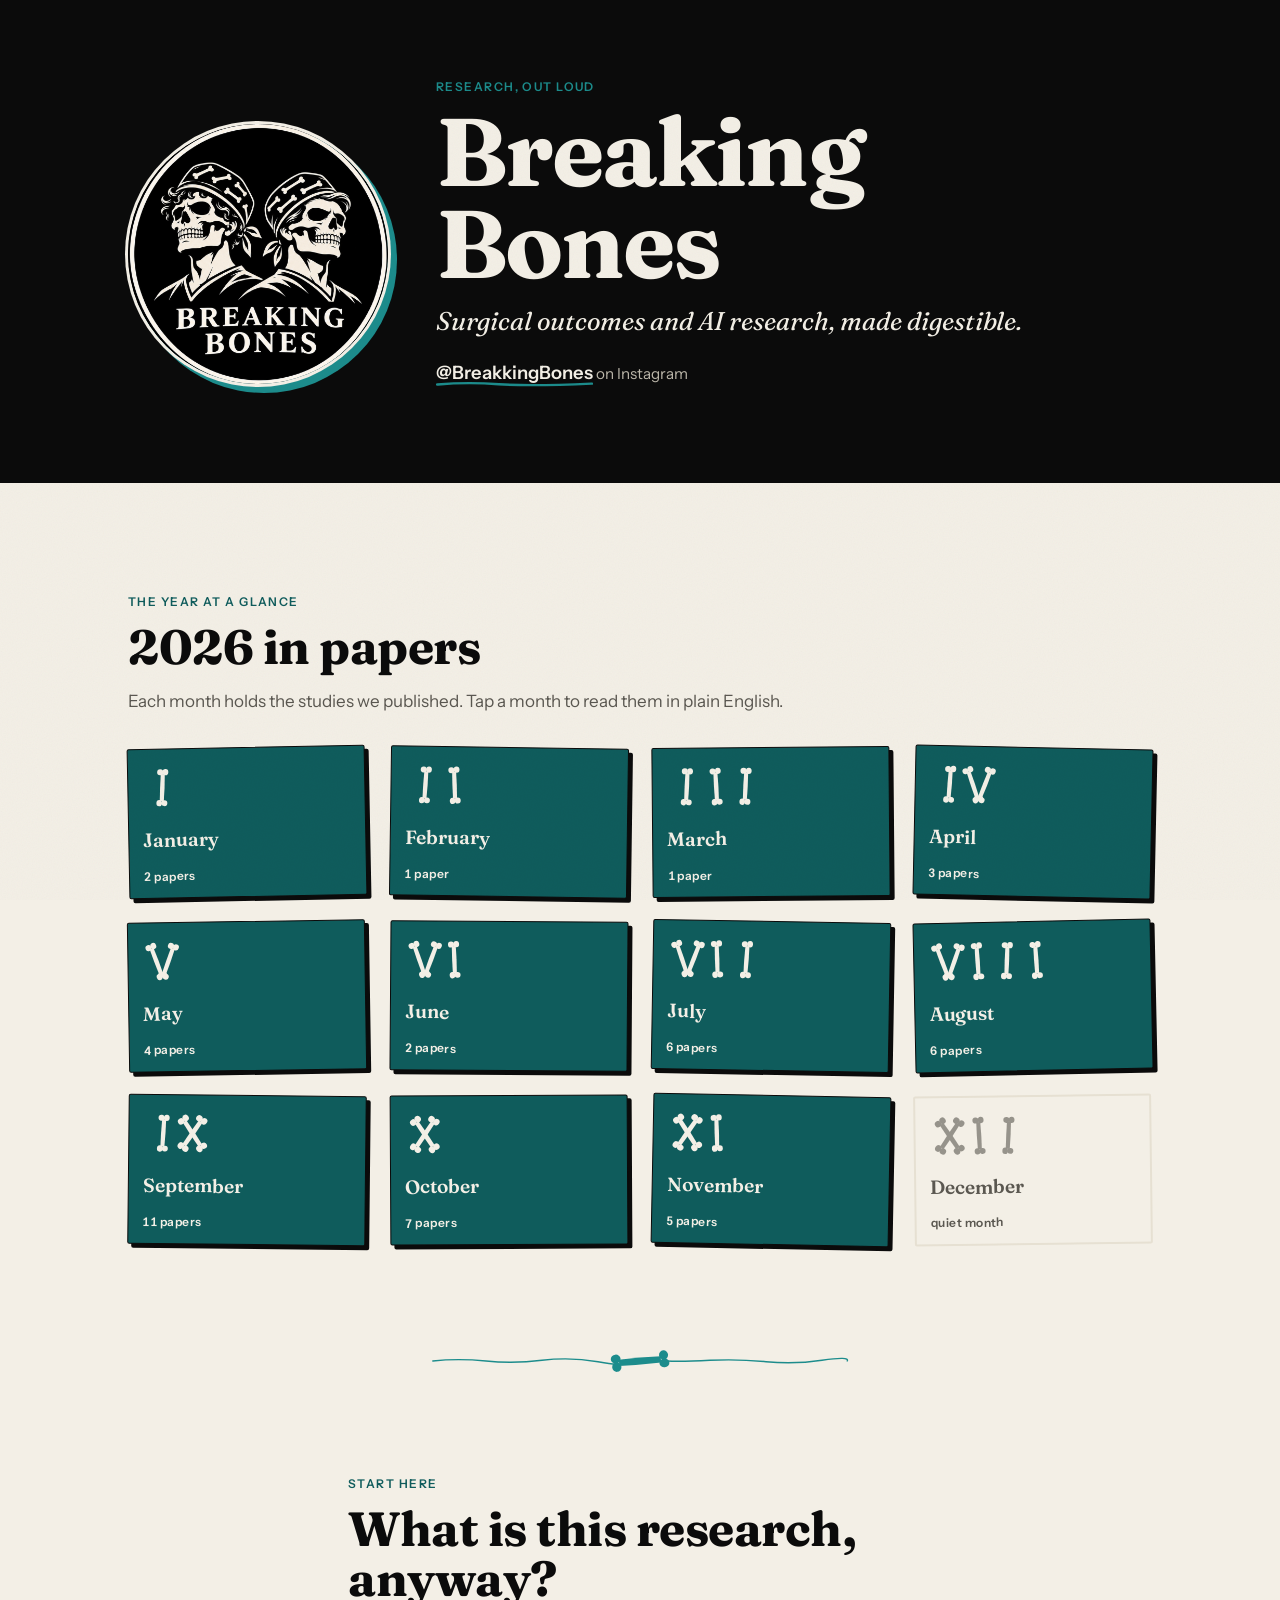
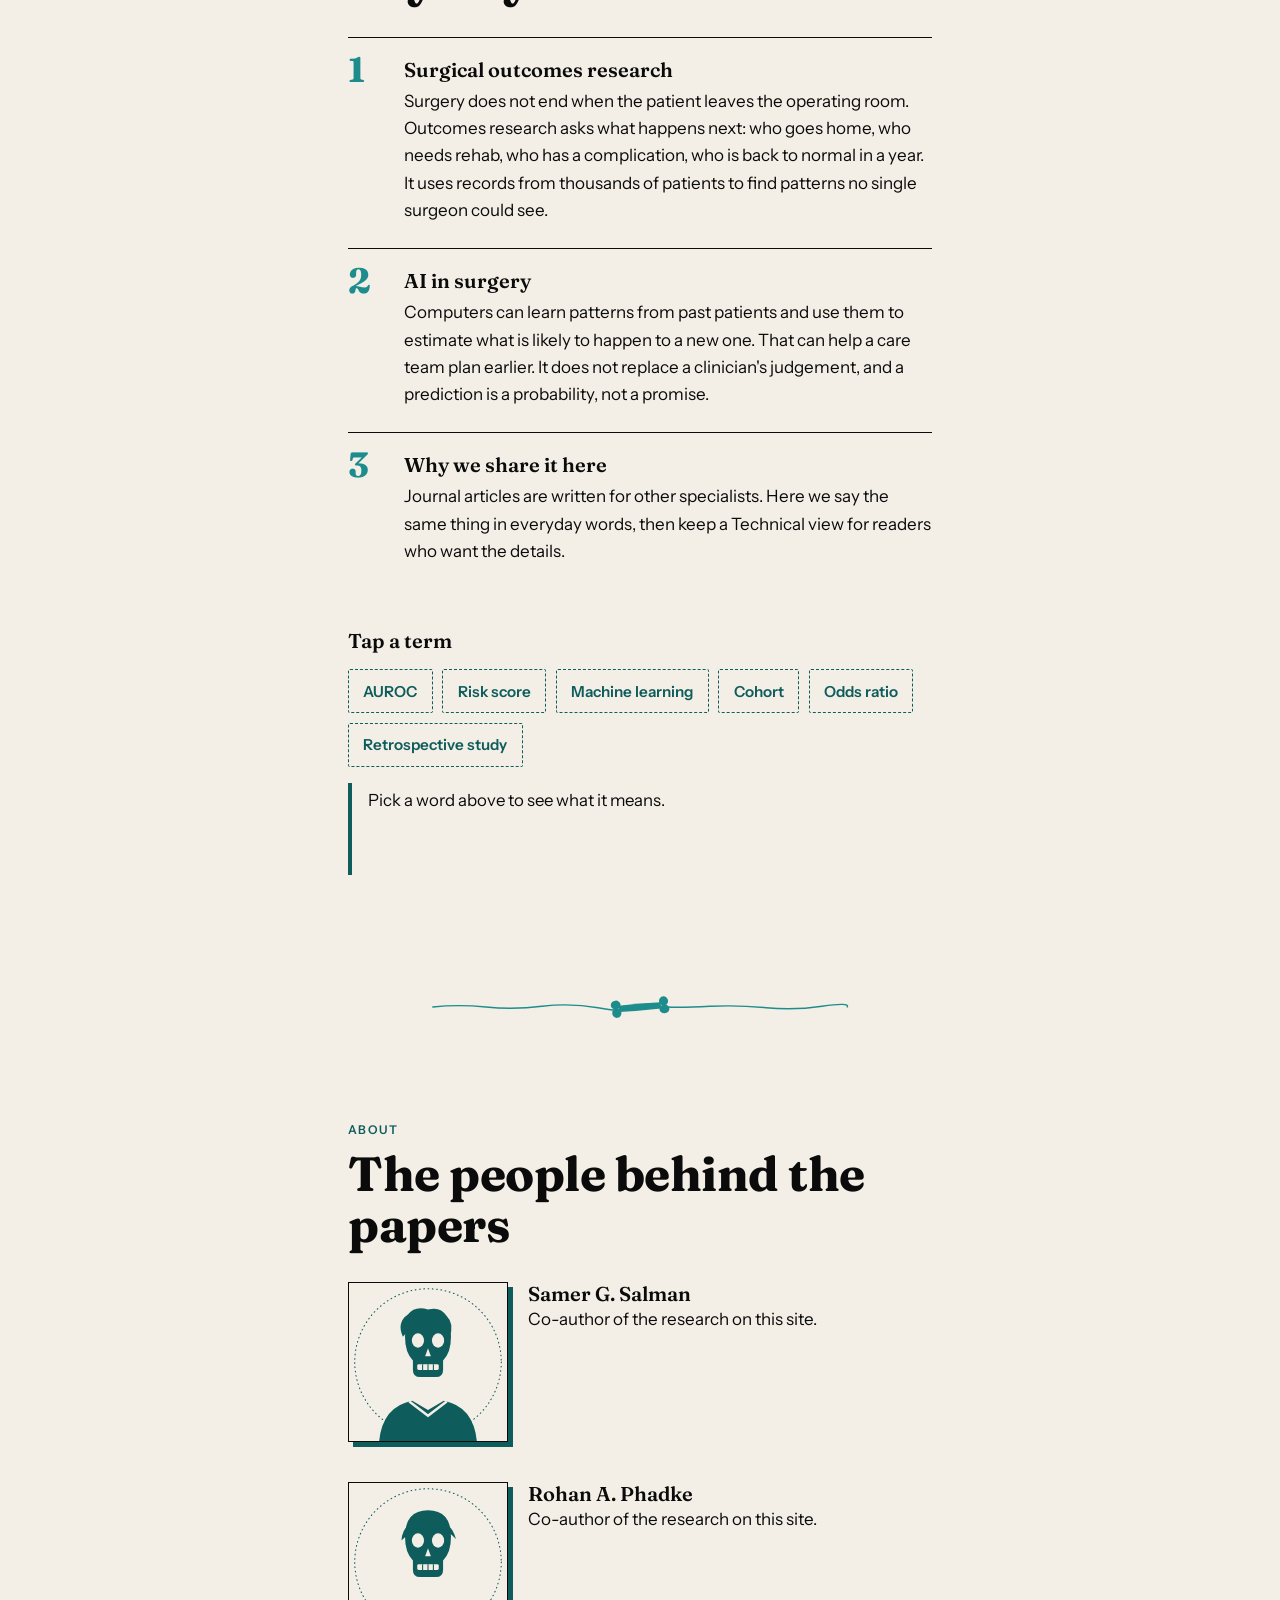
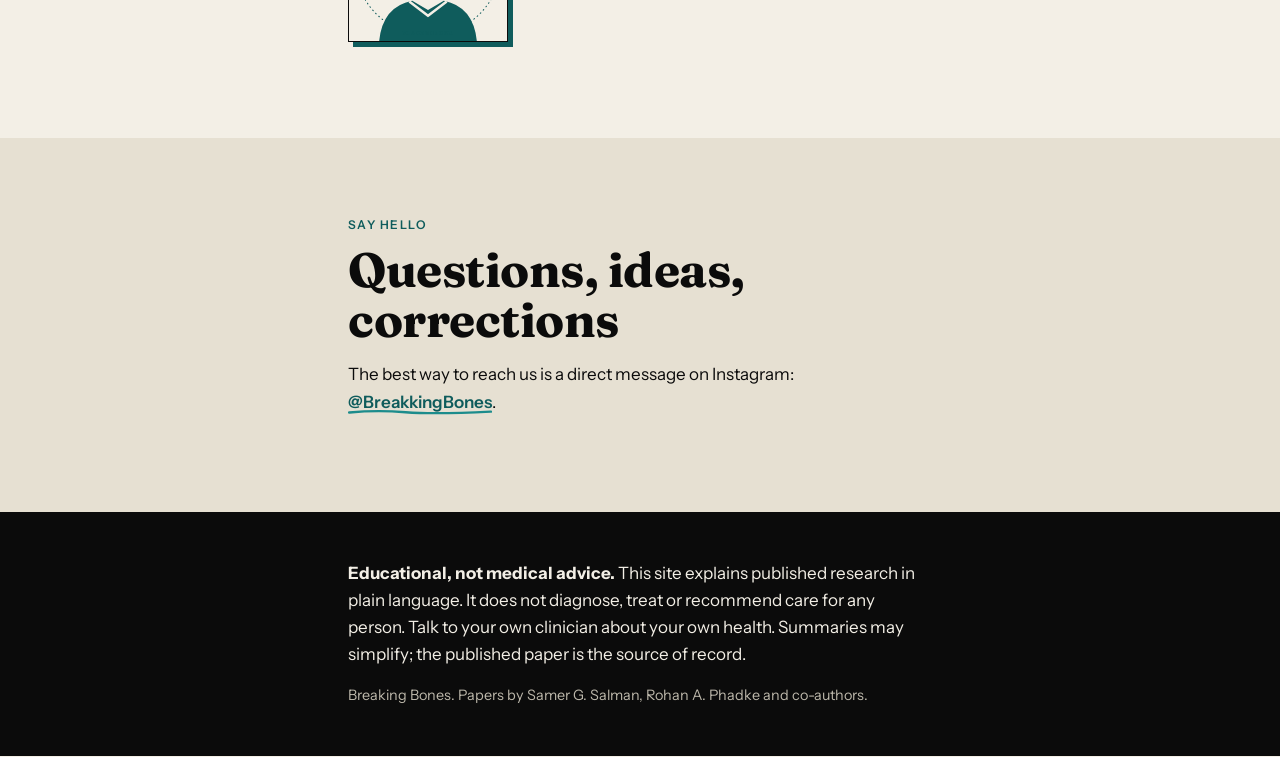
==== index.html @ d849e141 "Initial site: Breaking Bones research calendar" ====
<!DOCTYPE html>
<html lang="en">
<head>
<meta charset="utf-8">
<meta name="viewport" content="width=device-width, initial-scale=1, viewport-fit=cover">
<title>Breaking Bones | Surgical outcomes and AI research, made digestible</title>
<meta name="description" content="Plain-English stories from the published surgical outcomes and AI research of Samer G. Salman and Rohan A. Phadke. Find us on Instagram @BreakkingBones.">
<meta name="theme-color" content="#0B0B0B">
<link rel="icon" href="assets/favicon.ico" sizes="any">
<link rel="icon" type="image/png" sizes="32x32" href="assets/favicon-32.png">
<link rel="apple-touch-icon" href="assets/apple-touch-icon-180.png">
<meta property="og:type" content="website">
<meta property="og:title" content="Breaking Bones">
<meta property="og:description" content="Surgical outcomes and AI research, made digestible.">
<meta property="og:url" content="https://samersalman.github.io/samer-rohan-breaking-bones/">
<meta property="og:image" content="https://samersalman.github.io/samer-rohan-breaking-bones/assets/og-image.png">
<meta property="og:image:width" content="1200">
<meta property="og:image:height" content="630">
<meta property="og:image:alt" content="Breaking Bones logo: two skulls in scrub caps">
<meta name="twitter:card" content="summary_large_image">
<meta name="twitter:image" content="https://samersalman.github.io/samer-rohan-breaking-bones/assets/og-image.png">
<link rel="canonical" href="https://samersalman.github.io/samer-rohan-breaking-bones/">
<link rel="preload" href="assets/fonts/fraunces-latin-wght-normal.woff2" as="font" type="font/woff2" crossorigin>
<link rel="stylesheet" href="css/style.css">
<script src="js/app.js" defer></script>
</head>
<body>
<a class="skip" href="#calendar-heading">Skip to the calendar</a>
<div id="page">
<header class="hero">
  <div class="wrap hero-inner">
    <img class="hero-logo" src="assets/logo-circle.png" alt="Breaking Bones logo: two skulls in scrub caps" width="220" height="220" fetchpriority="high">
    <div class="hero-text">
      <p class="eyebrow">Research, out loud</p>
      <h1>Breaking Bones</h1>
      <p class="tagline">Surgical outcomes and AI research, made digestible.</p>
      <p class="handle"><a href="https://www.instagram.com/breakkingbones/" target="_blank" rel="noopener">@BreakkingBones</a> <span>on Instagram</span></p>
    </div>
  </div>
</header>

<main id="main">
<section class="calendar-section" aria-labelledby="calendar-heading">
  <div class="wrap wide">
    <p class="eyebrow">The year at a glance</p>
    <h2 id="calendar-heading"><span id="year-label">2026</span> in papers</h2>
    <p class="lede">Each month holds the studies we published. Tap a month to read them in plain English.</p>
    <div id="calendar" class="calendar" role="list" aria-label="Months"></div>
    <p id="data-error" class="data-error" hidden>We could not load the papers just now. Please refresh in a moment.</p>
    <p id="preview-note" class="preview-note" hidden>Preview mode: draft summaries are visible and marked DRAFT. They have not been checked by the authors.</p>
  </div>
</section>

<div class="divider" aria-hidden="true"></div>

<section class="start" id="start" aria-labelledby="start-heading">
  <div class="wrap">
    <p class="eyebrow">Start here</p>
    <h2 id="start-heading">What is this research, anyway?</h2>
    <ol class="steps">
      <li><h3>Surgical outcomes research</h3><p>Surgery does not end when the patient leaves the operating room. Outcomes research asks what happens next: who goes home, who needs rehab, who has a complication, who is back to normal in a year. It uses records from thousands of patients to find patterns no single surgeon could see.</p></li>
      <li><h3>AI in surgery</h3><p>Computers can learn patterns from past patients and use them to estimate what is likely to happen to a new one. That can help a care team plan earlier. It does not replace a clinician's judgement, and a prediction is a probability, not a promise.</p></li>
      <li><h3>Why we share it here</h3><p>Journal articles are written for other specialists. Here we say the same thing in everyday words, then keep a Technical view for readers who want the details.</p></li>
    </ol>
    <h3 class="gloss-title" id="gloss-title">Tap a term</h3>
    <div class="glossary" id="glossary" aria-labelledby="gloss-title"></div>
    <p class="gloss-def" id="gloss-def" role="status" aria-live="polite">Pick a word above to see what it means.</p>
  </div>
</section>

<div class="divider" aria-hidden="true"></div>

<section class="about" id="about" aria-labelledby="about-heading">
  <div class="wrap">
    <p class="eyebrow">About</p>
    <h2 id="about-heading">The people behind the papers</h2>
    <div class="people">
      <article class="person">
        <img src="headshots/samer.jpg" alt="Headshot of Samer G. Salman" width="240" height="240" loading="lazy" data-fallback="assets/headshots-placeholder/samer.svg">
        <div>
          <h3>Samer G. Salman</h3>
          <!-- [bio placeholder] Replace with Samer's real bio. -->
          <p>Co-author of the research on this site.</p>
        </div>
      </article>
      <article class="person">
        <img src="headshots/rohan.jpg" alt="Headshot of Rohan A. Phadke" width="240" height="240" loading="lazy" data-fallback="assets/headshots-placeholder/rohan.svg">
        <div>
          <h3>Rohan A. Phadke</h3>
          <!-- [bio placeholder] Replace with Rohan's real bio. -->
          <p>Co-author of the research on this site.</p>
        </div>
      </article>
    </div>
  </div>
</section>

<section class="contact" id="contact" aria-labelledby="contact-heading">
  <div class="wrap">
    <p class="eyebrow">Say hello</p>
    <h2 id="contact-heading">Questions, ideas, corrections</h2>
    <p>The best way to reach us is a direct message on Instagram: <a href="https://www.instagram.com/breakkingbones/" target="_blank" rel="noopener">@BreakkingBones</a>.</p>
  </div>
</section>
</main>

<footer class="site-footer">
  <div class="wrap">
    <p><strong>Educational, not medical advice.</strong> This site explains published research in plain language. It does not diagnose, treat or recommend care for any person. Talk to your own clinician about your own health. Summaries may simplify; the published paper is the source of record.</p>
    <p class="small">Breaking Bones. Papers by Samer G. Salman, Rohan A. Phadke and co-authors.</p>
  </div>
</footer>
</div>

<section id="month-view" class="month-view" role="dialog" aria-modal="true" aria-labelledby="month-title" hidden></section>
<div id="live" class="sr-only" aria-live="polite"></div>
</body>
</html>
---- css/style.css ----
@font-face{font-family:"Fraunces";src:url("../assets/fonts/fraunces-latin-wght-normal.woff2") format("woff2");font-weight:100 900;font-style:normal;font-display:swap}
@font-face{font-family:"Fraunces";src:url("../assets/fonts/fraunces-latin-wght-italic.woff2") format("woff2");font-weight:100 900;font-style:italic;font-display:swap}
@font-face{font-family:"Instrument Sans";src:url("../assets/fonts/instrument-sans-latin-wght-normal.woff2") format("woff2");font-weight:400 700;font-style:normal;font-display:swap}

:root{--bone:#F3EFE6;--bone-dark:#E6E0D2;--ink:#0B0B0B;--ink-60:#5A5750;--teal:#0F5C5C;--teal-light:#1C8C8C;
--serif:"Fraunces",Georgia,"Times New Roman",serif;--sans:"Instrument Sans",system-ui,-apple-system,"Segoe UI",sans-serif;
--ease:cubic-bezier(.22,1,.36,1);--gut:20px}
@media(min-width:600px){:root{--gut:32px}}@media(min-width:900px){:root{--gut:48px}}
*{box-sizing:border-box}
html{scroll-behavior:smooth;-webkit-text-size-adjust:100%}
body{margin:0;background:var(--bone);color:var(--ink);font:400 1.0625rem/1.6 var(--sans)}
body.lock{overflow:hidden}
body::before{content:"";position:fixed;inset:0;pointer-events:none;z-index:50;opacity:.05;mix-blend-mode:multiply;
background-image:url("data:image/svg+xml,%3Csvg xmlns='http://www.w3.org/2000/svg' width='160' height='160'%3E%3Cfilter id='n'%3E%3CfeTurbulence type='fractalNoise' baseFrequency='.8' numOctaves='2' stitchTiles='stitch'/%3E%3C/filter%3E%3Crect width='160' height='160' filter='url(%23n)'/%3E%3C/svg%3E")}
img{max-width:100%;height:auto}
.wrap{max-width:680px;margin-inline:auto;padding-inline:var(--gut)}
.wrap.wide{max-width:1120px}
.sr-only{position:absolute;width:1px;height:1px;overflow:hidden;clip:rect(0 0 0 0);white-space:nowrap}
.skip{position:absolute;left:-999px;top:0;background:var(--ink);color:var(--bone);padding:.75rem 1rem;z-index:100}
.skip:focus{left:0}
:focus-visible{outline:3px solid var(--teal);outline-offset:3px}
.hero :focus-visible,.site-footer :focus-visible{outline-color:var(--bone)}
a{color:var(--teal);font-weight:600;text-decoration:none;background:url("data:image/svg+xml,%3Csvg xmlns='http://www.w3.org/2000/svg' viewBox='0 0 100 6' preserveAspectRatio='none'%3E%3Cpath d='M1 3.5 Q20 1 40 3.2 T99 2.6' fill='none' stroke='%231C8C8C' stroke-width='2.4' stroke-linecap='round'/%3E%3C/svg%3E") 0 100%/100% 6px no-repeat;padding-bottom:3px}
a:hover{background-size:100% 8px}
h1,h2,h3{font-family:var(--serif);margin:0;font-weight:700}
h2{font-size:clamp(1.8rem,5vw,3rem);line-height:1.05;letter-spacing:-.01em;margin-bottom:1rem}
h3{font-size:1.25rem;line-height:1.2;font-weight:600}
p{margin:0 0 1rem;max-width:62ch}
.eyebrow{font:600 .75rem/1.2 var(--sans);text-transform:uppercase;letter-spacing:.12em;color:var(--teal);margin:0 0 .75rem}
.lede{color:var(--ink-60);margin-bottom:2rem}
section{padding-block:clamp(3rem,9vw,6rem)}
.divider{height:40px;background:currentColor;-webkit-mask:url("../assets/bone-divider.svg") center/min(420px,80%) 28px no-repeat;mask:url("../assets/bone-divider.svg") center/min(420px,80%) 28px no-repeat;color:var(--teal-light)}

/* hero */
.hero{background:var(--ink);color:var(--bone);padding:clamp(2.5rem,8vw,5rem) 0 clamp(3rem,9vw,6rem)}
.hero-inner{max-width:1120px;display:grid;gap:1.5rem;align-items:center}
@media(min-width:700px){.hero-inner{grid-template-columns:auto 1fr;gap:3rem}}
.hero-logo{width:clamp(140px,34vw,260px);height:auto;border-radius:50%;margin-bottom:-2.5rem;box-shadow:0 0 0 3px var(--bone),6px 6px 0 3px var(--teal-light)}
.hero .eyebrow{color:var(--teal-light)}
.hero h1{font-size:clamp(2.6rem,9vw,6rem);line-height:.95;letter-spacing:-.02em}
.tagline{font:italic 400 clamp(1.15rem,3vw,1.6rem)/1.3 var(--serif);margin:1rem 0 1.25rem}
.handle{margin:0}.handle a{color:var(--bone);font-size:1.15rem}.handle span{color:#bdb8ab;font-size:.95rem}

/* calendar */
.calendar-section{padding-top:clamp(4rem,10vw,7rem)}
.calendar{display:grid;grid-template-columns:repeat(3,1fr);gap:12px}
.calendar>div{display:flex}.calendar>div>.tile{flex:1;min-width:0}
@media(min-width:600px){.calendar{gap:20px}}
@media(min-width:900px){.calendar{grid-template-columns:repeat(4,1fr);gap:24px}}
.tile{--rot:0deg;appearance:none;font:inherit;color:var(--bone);text-align:left;cursor:pointer;background:var(--teal);border:1.5px solid var(--ink);border-radius:2px;
padding:10px 10px 12px;min-height:112px;display:flex;flex-direction:column;justify-content:space-between;gap:8px;transform:rotate(var(--rot));
box-shadow:4px 4px 0 var(--ink);touch-action:manipulation;transition:transform .25s var(--ease),box-shadow .25s var(--ease)}
.tile .num{display:block;height:34px;width:100%;background:currentColor;-webkit-mask-position:left center;mask-position:left center;-webkit-mask-size:contain;mask-size:contain;-webkit-mask-repeat:no-repeat;mask-repeat:no-repeat}
.tile .name{font:600 1rem/1.1 var(--serif)}
.tile .count{font:600 .75rem/1.2 var(--sans);letter-spacing:.04em;font-variant-numeric:tabular-nums}
@media(hover:hover){.tile:hover{transform:rotate(0) translateY(-3px);box-shadow:6px 7px 0 var(--ink)}}
.tile.quiet{background:transparent;color:var(--ink-60);border-color:var(--bone-dark);border-width:2px;box-shadow:none}
.tile.quiet:hover{transform:rotate(var(--rot));box-shadow:none}
.tile.quiet .num{opacity:.6}
@media(min-width:600px){.tile{min-height:150px;padding:14px}.tile .num{height:48px}.tile .name{font-size:1.2rem}}
.data-error{color:#8a1c1c;font-weight:600}
.preview-note{margin-top:1.5rem;padding:.75rem 1rem;border:1.5px dashed var(--ink);background:var(--bone-dark)}

/* start + glossary */
.steps{list-style:none;padding:0;margin:2rem 0;counter-reset:s}
.steps li{counter-increment:s;border-top:1px solid var(--ink);padding:1.25rem 0 .5rem 3.5rem;position:relative}
.steps li::before{content:counter(s);position:absolute;left:0;top:.9rem;font:700 2.2rem/1 var(--serif);color:var(--teal-light)}
.steps h3{margin-bottom:.4rem}
.gloss-title{margin-top:2.5rem}
.glossary{display:flex;flex-wrap:wrap;gap:.6rem;margin:1rem 0}
.term{font:600 .95rem var(--sans);min-height:44px;padding:.4rem .9rem;background:transparent;color:var(--teal);border:1.5px dashed var(--teal);border-radius:2px;cursor:pointer}
.term[aria-expanded="true"]{background:var(--teal);color:var(--bone);border-style:solid}
.gloss-def{min-height:5.5em;border-left:4px solid var(--teal);padding:.25rem 0 .25rem 1rem;font-size:1.05rem}
.gloss-def strong{font-family:var(--serif)}

/* about */
.people{display:grid;gap:2.5rem;margin-top:2rem}
.person{display:grid;grid-template-columns:110px 1fr;gap:1.25rem;align-items:start}
@media(min-width:600px){.person{grid-template-columns:160px 1fr}}
.person img{width:100%;aspect-ratio:1;object-fit:cover;border:1.5px solid var(--ink);box-shadow:5px 5px 0 var(--teal);background:var(--bone-dark)}
.ph{color:var(--ink-60);font-style:italic}
.contact{background:var(--bone-dark);padding-block:clamp(3rem,8vw,5rem)}
.site-footer{background:var(--ink);color:var(--bone);padding-block:3rem}
.site-footer p{max-width:70ch}.site-footer .small{color:#bdb8ab;font-size:.9rem;margin:0}
.site-footer a{color:var(--bone)}

/* month view */
.month-view{position:fixed;inset:0;z-index:40;background:var(--bone);overflow-y:auto;overscroll-behavior:contain;padding:0}
.month-view[hidden]{display:none}
.month-head{position:sticky;top:0;z-index:2;background:var(--teal);color:var(--bone);border-bottom:1.5px solid var(--ink);display:flex;align-items:center;gap:.75rem;
min-height:56px;padding:.4rem var(--gut);padding-top:calc(.4rem + env(safe-area-inset-top))}
.month-head .back,.month-head .nav{appearance:none;background:transparent;color:inherit;border:1.5px solid var(--bone);border-radius:2px;min-width:44px;min-height:44px;font:600 .95rem var(--sans);cursor:pointer;padding:0 .8rem}
.month-head .back:hover,.month-head .nav:hover{background:var(--bone);color:var(--teal)}
.month-head :focus-visible{outline-color:var(--bone)}
.month-head h2{margin:0;font-size:clamp(1.4rem,4vw,2.2rem);flex:1;line-height:1}
.month-head h2:focus{outline:none}
.month-head .meta{font:600 .8rem var(--sans);letter-spacing:.06em;font-variant-numeric:tabular-nums}
.month-head .navs{display:flex;gap:.4rem}
.month-body{max-width:760px;margin-inline:auto;padding:2rem var(--gut) 4rem}
.quiet-state{text-align:center;padding:3rem 0}
.quiet-state .zz{font:italic 700 3rem/1 var(--serif);color:var(--teal-light)}
.quiet-state p{margin-inline:auto}

.paper{border-top:1.5px solid var(--ink);padding:1.5rem 0 2rem;position:relative;animation:rise .42s var(--ease) both;animation-delay:calc(260ms + var(--i,0)*70ms)}
@media(min-width:768px){.paper:nth-child(even){margin-left:2rem}}
@keyframes rise{from{opacity:0;transform:translateY(14px)}to{opacity:1;transform:none}}
.paper .eyebrow{display:flex;flex-wrap:wrap;gap:.25rem .75rem;align-items:center}
.paper h3{font-size:clamp(1.35rem,3.6vw,1.9rem);line-height:1.15;margin-bottom:.5rem}
.stamp{display:inline-block;transform:rotate(-3deg);border:1.5px solid currentColor;padding:.1rem .5rem;font:700 .68rem var(--sans);letter-spacing:.12em;text-transform:uppercase}
.stamp.draft{color:#8a1c1c}.stamp.soon{color:var(--ink-60)}
.authors{font-size:.92rem;color:var(--ink-60);margin-bottom:1rem}
.authors b{color:var(--ink)}
.authors .names{overflow-wrap:anywhere}
.authors .names.clamped{display:-webkit-box;-webkit-box-orient:vertical;-webkit-line-clamp:2;line-clamp:2;overflow:hidden}
.au-toggle{display:block;margin-top:.35rem;padding:.25rem 0;min-height:44px;background:none;border:0;font:600 .85rem var(--sans);color:var(--teal);text-decoration:underline;cursor:pointer}
.summary{border-left:4px solid var(--teal);padding-left:1rem;margin-bottom:1.25rem;max-width:62ch}
.summary h4{font:italic 600 1.05rem var(--serif);color:var(--teal);margin:0 0 .25rem}
.summary p{font-size:1.1rem;line-height:1.55;margin:0}
.soon-line{font-style:italic;color:var(--ink-60);border-left:4px solid var(--bone-dark);padding-left:1rem}
.toggle{display:inline-flex;border:1.5px solid var(--ink);border-radius:2px;margin:.25rem 0 1rem}
.toggle button{appearance:none;border:0;background:transparent;font:600 .85rem var(--sans);min-height:44px;padding:0 1rem;cursor:pointer;color:var(--ink)}
.toggle button[aria-pressed="true"]{background:var(--ink);color:var(--bone)}
.views>div[hidden]{display:none}
.bottom{border-left:4px solid var(--teal);padding-left:1rem;margin-bottom:1.25rem}
.bottom h4{font:italic 600 1.05rem var(--serif);color:var(--teal);margin:0 0 .25rem}
.takes h4{font:600 .75rem var(--sans);text-transform:uppercase;letter-spacing:.12em;margin:0 0 .5rem}
.takes ul{list-style:none;padding:0;margin:0}
.takes li{position:relative;padding-left:2rem;margin-bottom:.6rem;max-width:62ch}
.takes li::before{content:"";position:absolute;left:0;top:.45em;width:1.3rem;height:.7rem;background:var(--teal-light);-webkit-mask:url("../assets/bone-single.svg") center/contain no-repeat;mask:url("../assets/bone-single.svg") center/contain no-repeat}
.tech p{font-size:1rem}
.read-link{display:inline-block;margin-top:.75rem}

@media(max-width:599px){.month-view{overflow-x:hidden}}

/* view transitions */
::view-transition-group(*){animation-duration:560ms;animation-timing-function:cubic-bezier(.22,1,.36,1)}
::view-transition-old(*),::view-transition-new(*){animation-duration:280ms;mix-blend-mode:normal}
::view-transition-old(root){animation:220ms ease-in both vt-out}
::view-transition-new(root){animation:320ms ease-out 120ms both vt-in}
@keyframes vt-out{to{opacity:0}}@keyframes vt-in{from{opacity:0}}
html:active-view-transition-type(close)::view-transition-group(*){animation-duration:380ms;animation-timing-function:cubic-bezier(.4,0,.2,1)}
@media(max-width:599px){::view-transition-group(*){animation-duration:480ms}}
.fade-in{animation:fade .12s linear both}@keyframes fade{from{opacity:0}}

@media(prefers-reduced-motion:reduce){
html{scroll-behavior:auto}
.paper{animation:fade .12s linear both;animation-delay:0s}
.tile,.tile:hover{transition:none}
::view-transition-group(*),::view-transition-old(*),::view-transition-new(*){animation:none!important}
}
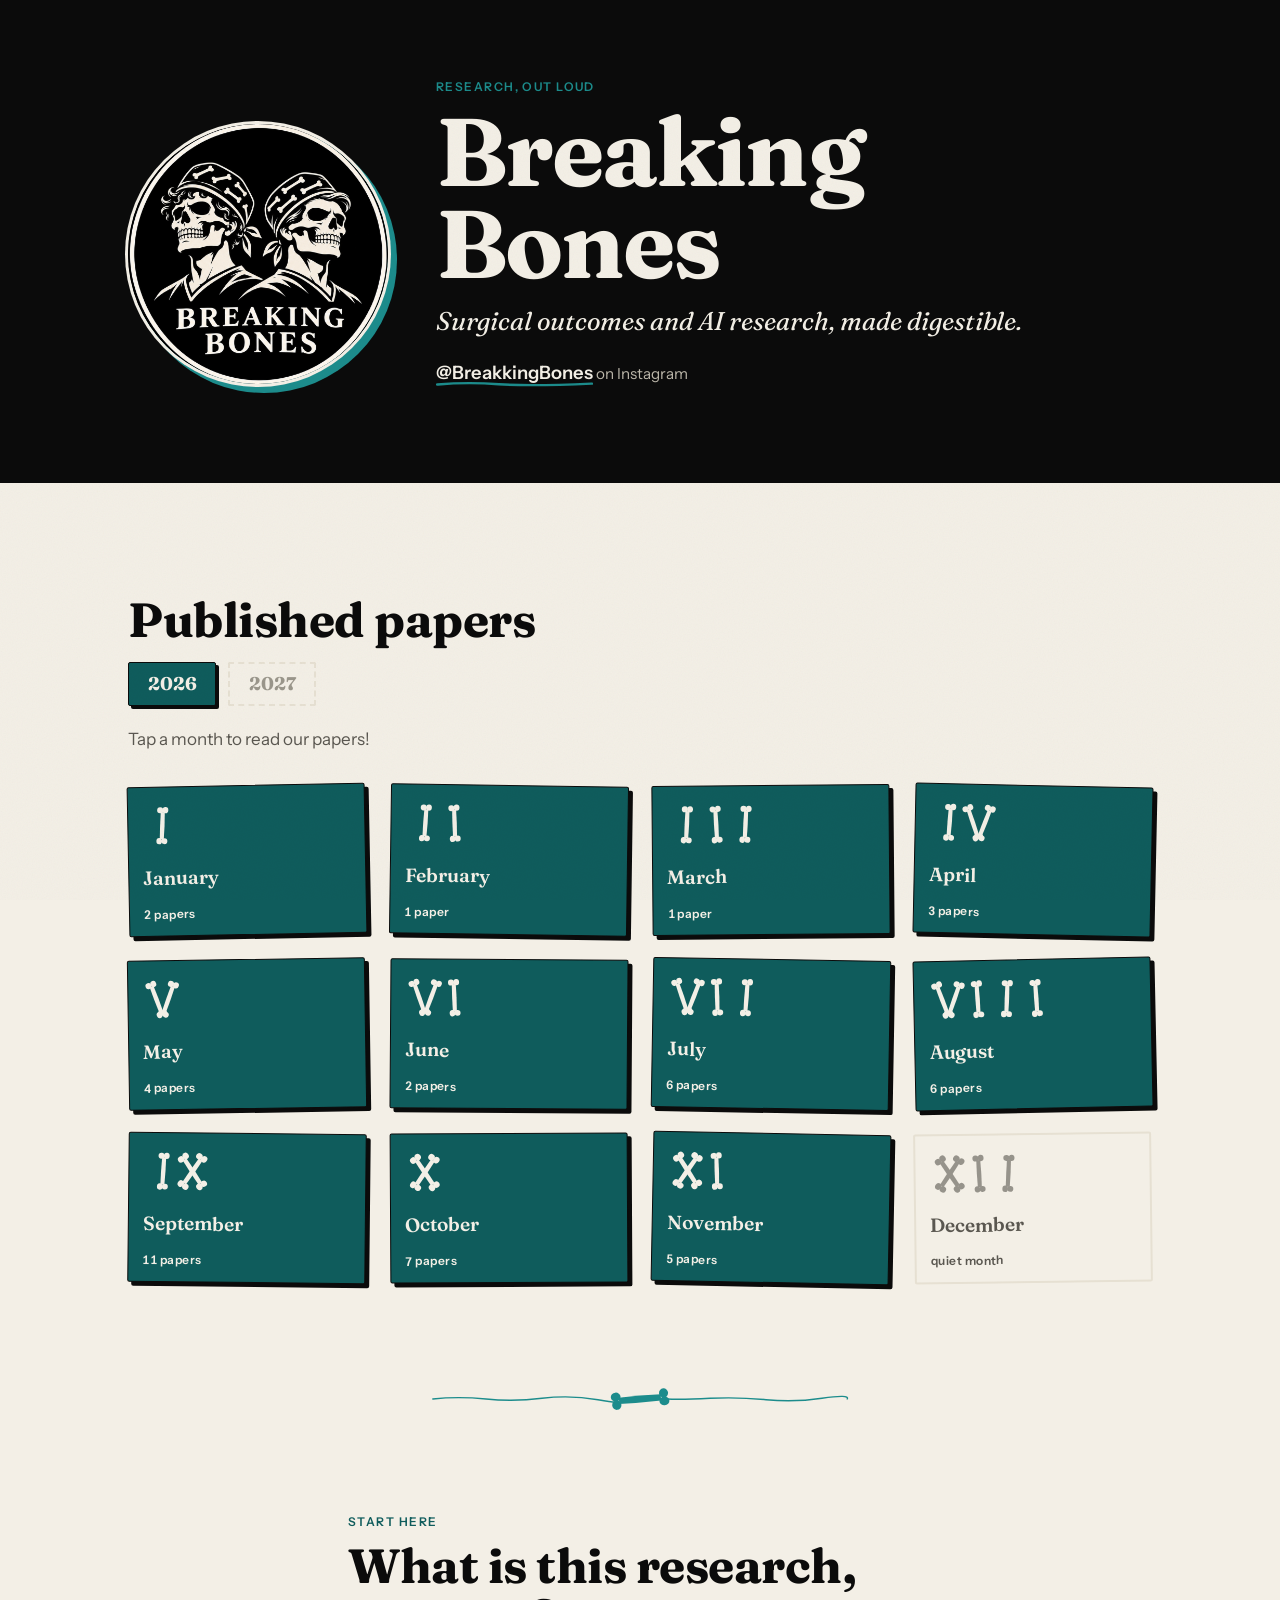
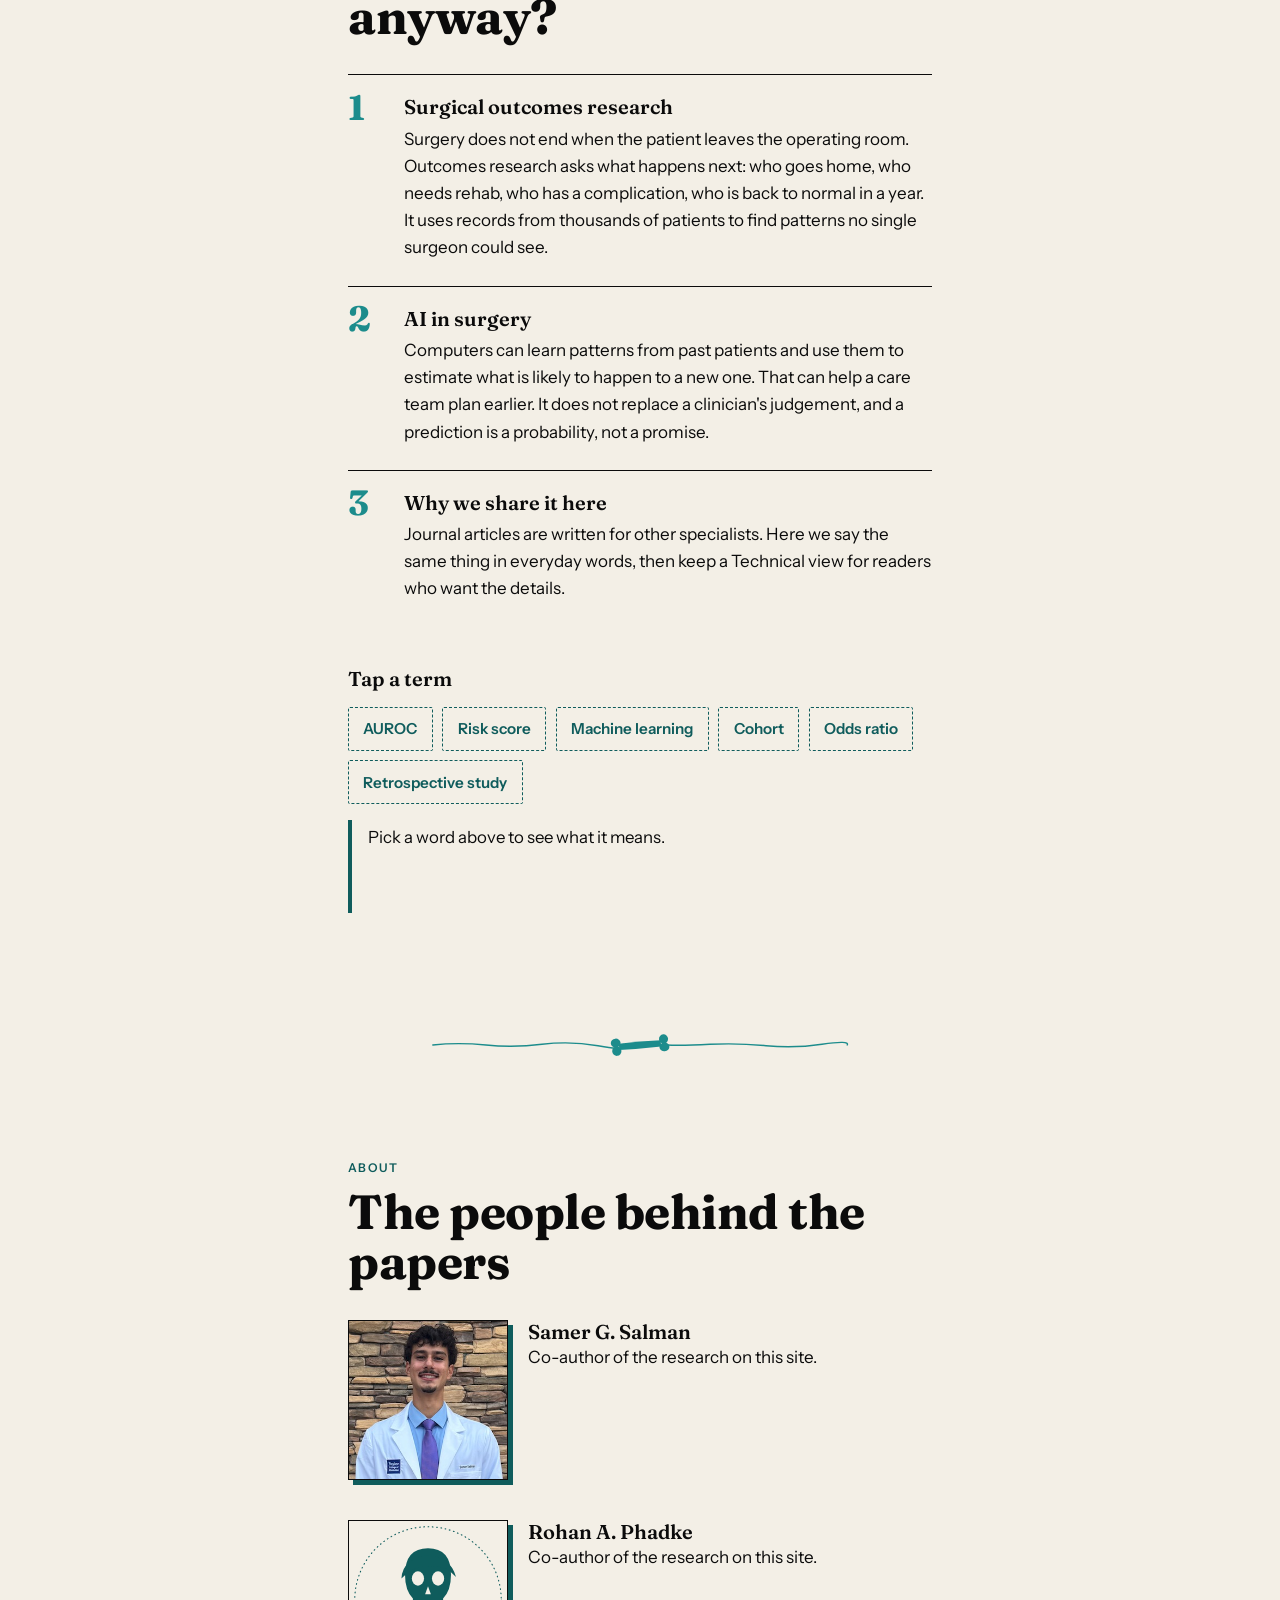
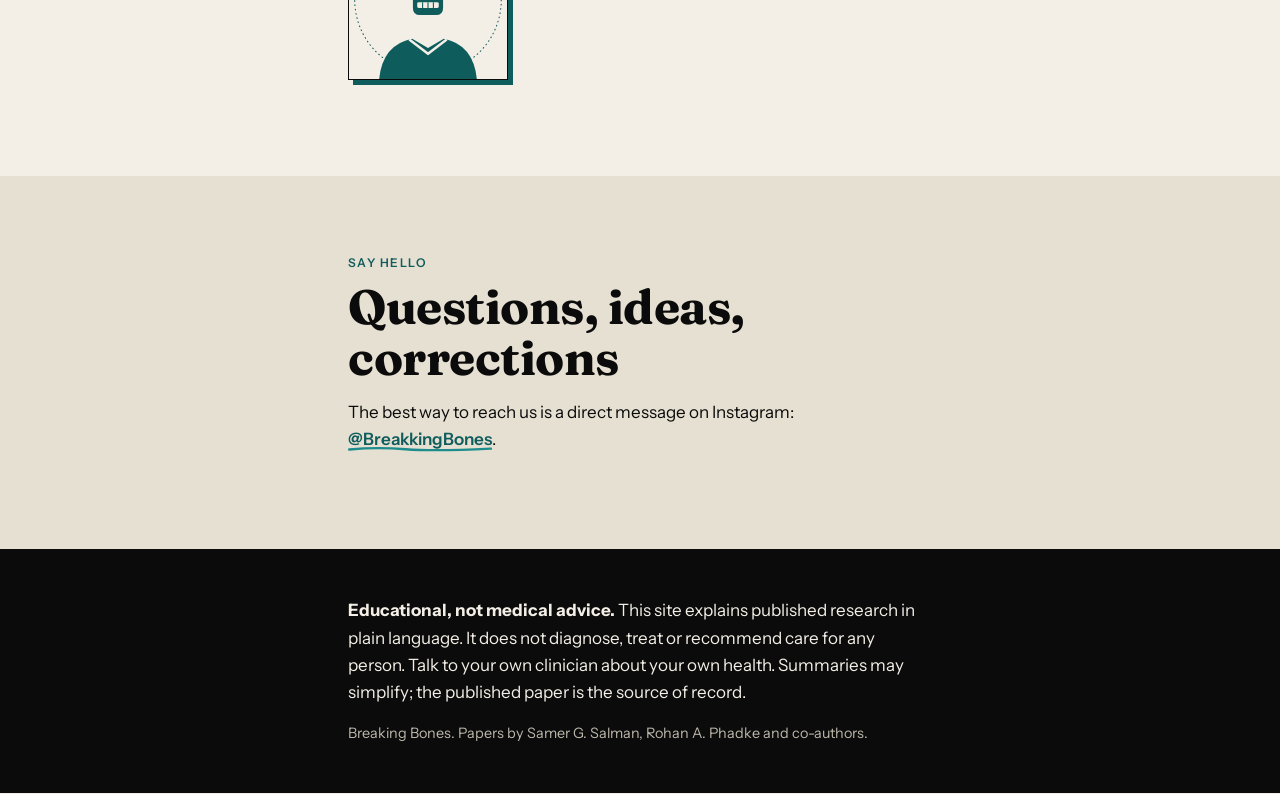
==== commit 58aa60bc: "Add Samer headshot, six new paper summaries, Published papers heading with year buttons" ====
--- a/index.html
+++ b/index.html
@@ -42,9 +42,12 @@
 <main id="main">
 <section class="calendar-section" aria-labelledby="calendar-heading">
   <div class="wrap wide">
-    <p class="eyebrow">The year at a glance</p>
-    <h2 id="calendar-heading"><span id="year-label">2026</span> in papers</h2>
-    <p class="lede">Each month holds the studies we published. Tap a month to read them in plain English.</p>
+    <h2 id="calendar-heading">Published papers</h2>
+    <div class="year-switch" role="group" aria-label="Year">
+      <button type="button" id="year-label" class="year-btn" aria-pressed="true">2026</button>
+      <button type="button" class="year-btn" disabled aria-label="2027, coming soon">2027</button>
+    </div>
+    <p class="lede">Tap a month to read our papers!</p>
     <div id="calendar" class="calendar" role="list" aria-label="Months"></div>
     <p id="data-error" class="data-error" hidden>We could not load the papers just now. Please refresh in a moment.</p>
     <p id="preview-note" class="preview-note" hidden>Preview mode: draft summaries are visible and marked DRAFT. They have not been checked by the authors.</p>
--- a/css/style.css
+++ b/css/style.css
@@ -148,3 +148,8 @@
 .tile,.tile:hover{transition:none}
 ::view-transition-group(*),::view-transition-old(*),::view-transition-new(*){animation:none!important}
 }
+
+.year-switch{display:flex;gap:.75rem;margin:0 0 1.25rem}
+.year-btn{appearance:none;font:700 1.15rem/1 var(--serif);min-height:44px;min-width:5.5rem;padding:.55rem 1.1rem;border-radius:2px;border:1.5px solid var(--ink);background:transparent;color:var(--ink);touch-action:manipulation}
+.year-btn[aria-pressed="true"]{background:var(--teal);color:var(--bone);box-shadow:3px 3px 0 var(--ink);cursor:default}
+.year-btn:disabled{border-color:var(--bone-dark);border-style:dashed;border-width:2px;color:#9a968b;background:transparent;box-shadow:none;cursor:not-allowed}
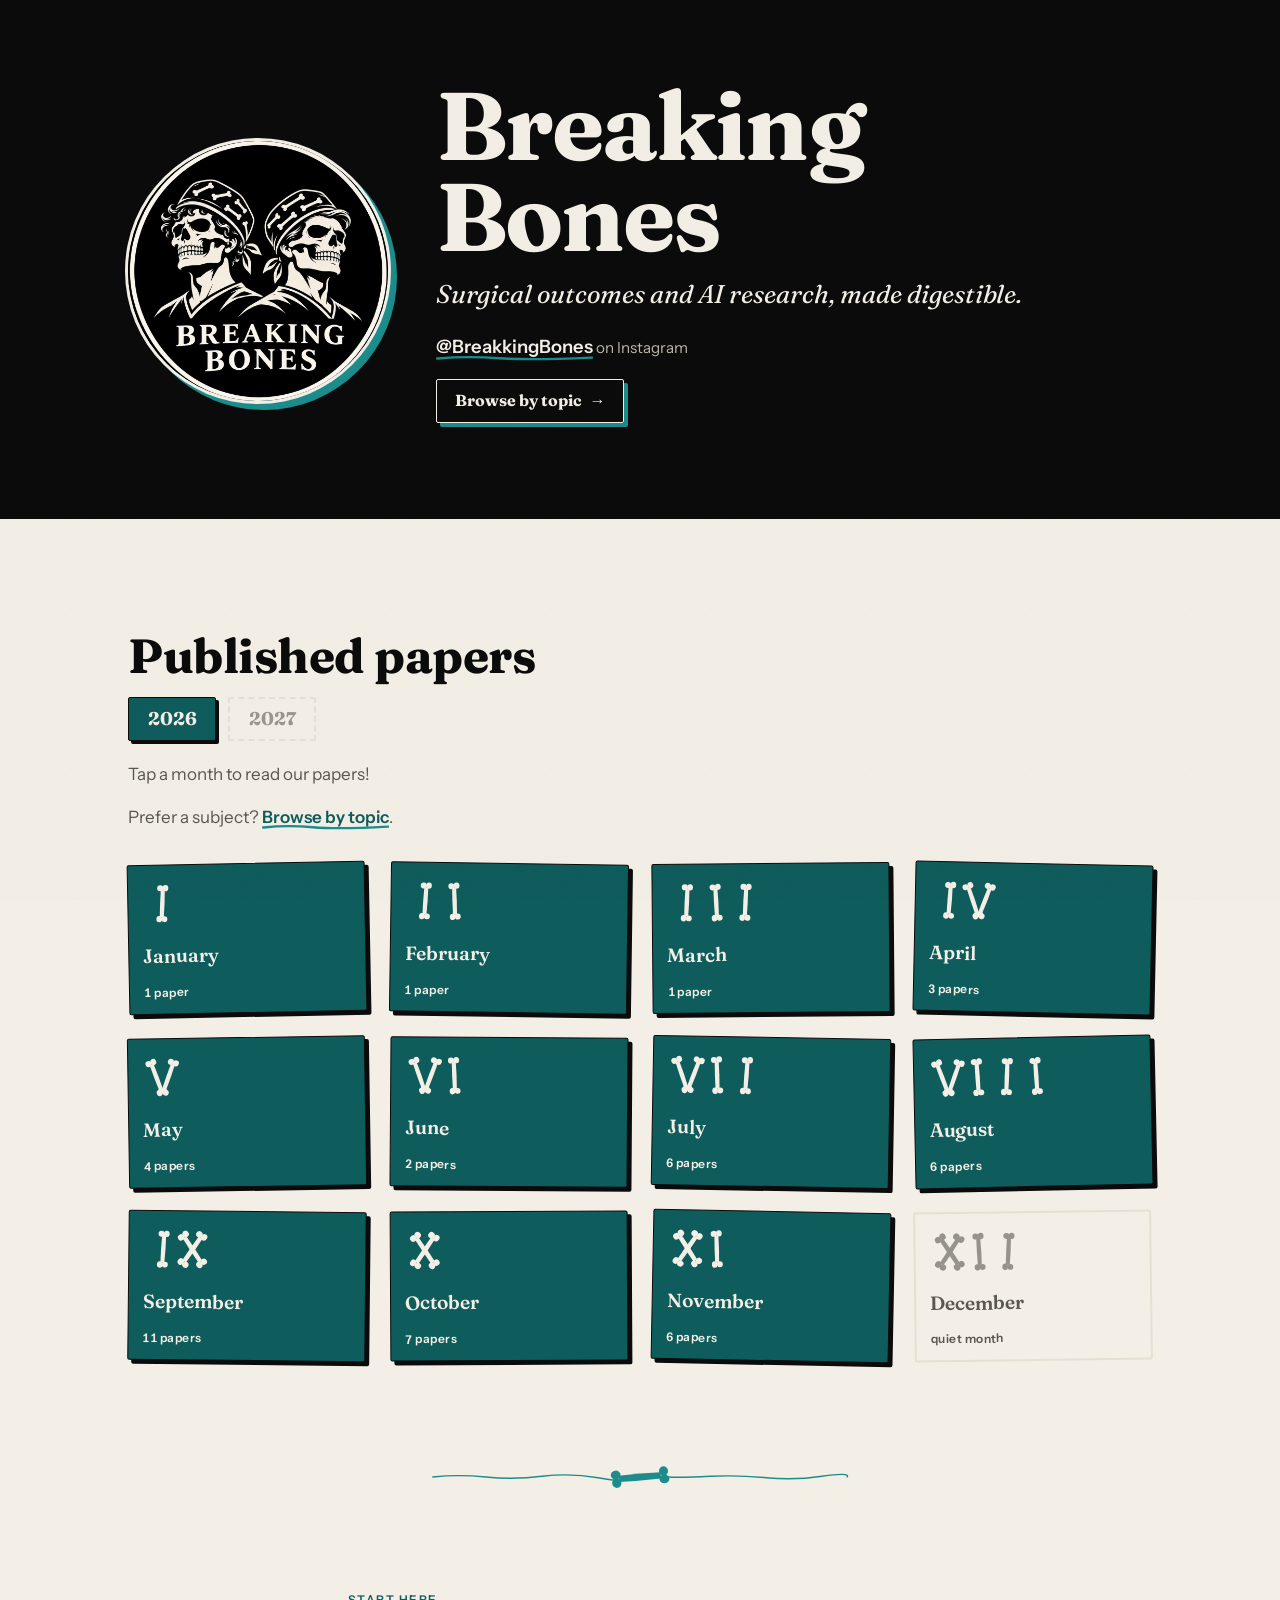
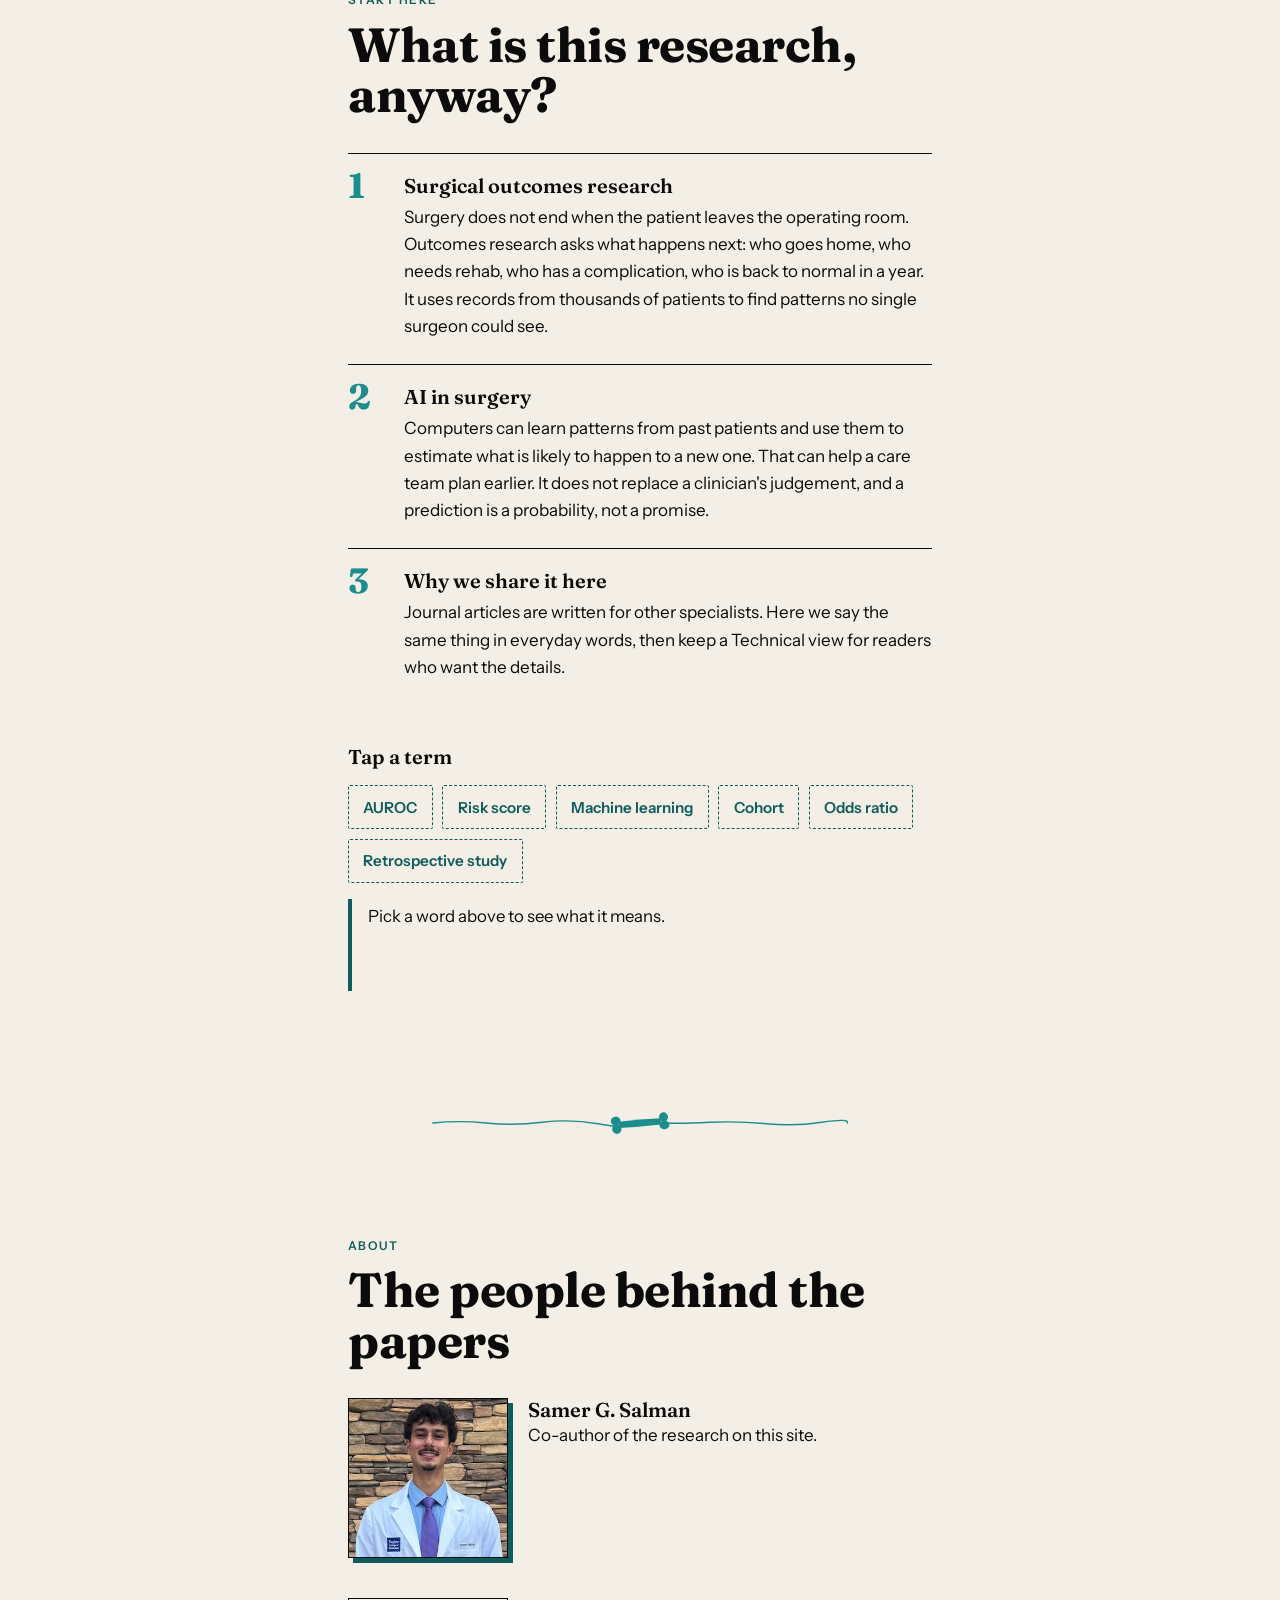
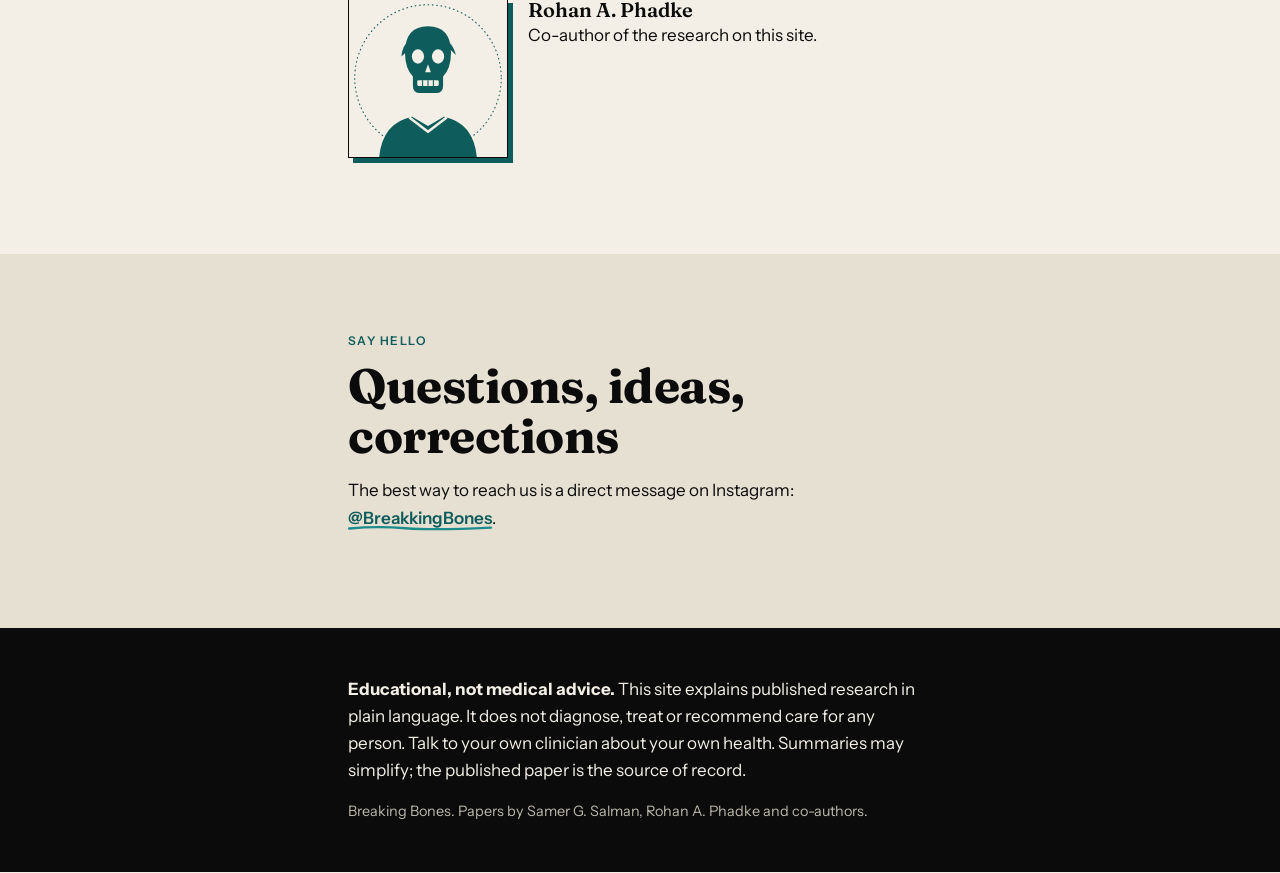
==== commit f8111920: "Add topics page with filters, Hemostatic summary, hero and date fixes" ====
--- a/index.html
+++ b/index.html
@@ -22,6 +22,7 @@
 <link rel="canonical" href="https://samersalman.github.io/samer-rohan-breaking-bones/">
 <link rel="preload" href="assets/fonts/fraunces-latin-wght-normal.woff2" as="font" type="font/woff2" crossorigin>
 <link rel="stylesheet" href="css/style.css">
+<link rel="stylesheet" href="css/topics.css">
 <script src="js/app.js" defer></script>
 </head>
 <body>
@@ -31,10 +32,10 @@
   <div class="wrap hero-inner">
     <img class="hero-logo" src="assets/logo-circle.png" alt="Breaking Bones logo: two skulls in scrub caps" width="220" height="220" fetchpriority="high">
     <div class="hero-text">
-      <p class="eyebrow">Research, out loud</p>
       <h1>Breaking Bones</h1>
       <p class="tagline">Surgical outcomes and AI research, made digestible.</p>
       <p class="handle"><a href="https://www.instagram.com/breakkingbones/" target="_blank" rel="noopener">@BreakkingBones</a> <span>on Instagram</span></p>
+      <p class="topics-cta"><a class="btn-topics" href="topics.html">Browse by topic <span aria-hidden="true">&rarr;</span></a></p>
     </div>
   </div>
 </header>
@@ -48,6 +49,7 @@
       <button type="button" class="year-btn" disabled aria-label="2027, coming soon">2027</button>
     </div>
     <p class="lede">Tap a month to read our papers!</p>
+    <p class="lede topics-link">Prefer a subject? <a href="topics.html">Browse by topic</a>.</p>
     <div id="calendar" class="calendar" role="list" aria-label="Months"></div>
     <p id="data-error" class="data-error" hidden>We could not load the papers just now. Please refresh in a moment.</p>
     <p id="preview-note" class="preview-note" hidden>Preview mode: draft summaries are visible and marked DRAFT. They have not been checked by the authors.</p>
--- a/css/style.css
+++ b/css/style.css
@@ -36,6 +36,7 @@
 .hero-inner{max-width:1120px;display:grid;gap:1.5rem;align-items:center}
 @media(min-width:700px){.hero-inner{grid-template-columns:auto 1fr;gap:3rem}}
 .hero-logo{width:clamp(140px,34vw,260px);height:auto;border-radius:50%;margin-bottom:-2.5rem;box-shadow:0 0 0 3px var(--bone),6px 6px 0 3px var(--teal-light)}
+@media(max-width:699px){.hero-logo{margin-bottom:0;justify-self:center}}
 .hero .eyebrow{color:var(--teal-light)}
 .hero h1{font-size:clamp(2.6rem,9vw,6rem);line-height:.95;letter-spacing:-.02em}
 .tagline{font:italic 400 clamp(1.15rem,3vw,1.6rem)/1.3 var(--serif);margin:1rem 0 1.25rem}
--- a/css/topics.css
+++ b/css/topics.css
@@ -0,0 +1,103 @@
+/* Browse by topic page. Loaded after style.css. */
+
+/* link from the home page hero */
+.hero .topics-cta{margin:1.1rem 0 0}
+.hero .btn-topics{display:inline-flex;align-items:center;gap:.5rem;min-height:44px;padding:.55rem 1.1rem;background:none;color:var(--bone);border:1.5px solid var(--bone);border-radius:2px;box-shadow:4px 4px 0 var(--teal-light);font:700 1rem/1.1 var(--serif);transition:transform .25s var(--ease),box-shadow .25s var(--ease),background-color .2s,color .2s}
+.hero .btn-topics:hover{background:var(--bone);color:var(--ink);transform:translate(-1px,-1px);box-shadow:6px 6px 0 var(--teal-light)}
+.calendar-section .topics-link{margin:-1rem 0 2rem}
+
+/* header band */
+.t-head{background:var(--ink);color:var(--bone);padding:.6rem 0;padding-top:calc(.6rem + env(safe-area-inset-top))}
+.t-head-inner{display:flex;align-items:center;justify-content:space-between;gap:1rem;flex-wrap:wrap}
+.t-head a{background:none;padding:0;color:var(--bone)}
+.t-head :focus-visible{outline-color:var(--bone)}
+.t-brand{display:inline-flex;align-items:center;gap:.7rem;min-height:44px;font:700 1.15rem/1 var(--serif)}
+.t-brand img{width:44px;height:44px;border-radius:50%;box-shadow:0 0 0 2px var(--bone),3px 3px 0 2px var(--teal-light)}
+.t-back-top{display:inline-flex;align-items:center;min-height:44px;font:600 .95rem var(--sans);text-decoration:underline;text-decoration-color:var(--teal-light);text-underline-offset:4px;text-decoration-thickness:2px}
+
+/* intro */
+.t-intro{padding-top:clamp(2.5rem,7vw,4.5rem)}
+.t-title{font-size:clamp(2.4rem,8vw,4.6rem);line-height:.98;letter-spacing:-.02em;margin-bottom:1rem}
+.t-lede{font-size:1.15rem;color:var(--ink-60);margin-bottom:.75rem}
+.t-back{margin:0 0 1rem}
+.t-back a{display:inline-block;min-height:44px;line-height:44px}
+
+/* layout: filters on top on phones, sticky side column on wide screens */
+.t-layout{display:grid;gap:2rem;padding-bottom:clamp(3rem,8vw,5rem);align-items:start}
+@media(min-width:960px){.t-layout{grid-template-columns:340px 1fr;gap:3rem}.t-filters{position:sticky;top:1rem;max-height:calc(100vh - 2rem);overflow-y:auto;padding:4px 10px 10px 4px}}
+
+.t-filters h2{font-size:1.1rem;line-height:1.2;letter-spacing:0;margin-bottom:.75rem;font-style:italic;color:var(--teal)}
+.t-filters h2:focus{outline:none}
+fieldset{border:0;margin:0;padding:0;min-width:0}
+legend{padding:0}
+.t-topics>legend{position:absolute;width:1px;height:1px;overflow:hidden;clip:rect(0 0 0 0);white-space:nowrap}
+.t-groups{display:grid;gap:1rem}
+@media(min-width:600px) and (max-width:959px){.t-groups{grid-template-columns:repeat(3,1fr);align-items:start}}
+
+/* chip = label wrapping a real checkbox */
+.chip{position:relative;display:flex;align-items:center;gap:.7rem;min-height:56px;padding:.6rem .9rem;background:transparent;color:var(--ink);border:1.5px solid var(--ink);border-radius:2px;box-shadow:4px 4px 0 var(--teal);cursor:pointer;touch-action:manipulation;transition:transform .2s var(--ease),box-shadow .2s var(--ease),background-color .2s,color .2s;-webkit-tap-highlight-color:transparent}
+.chip input{position:absolute;inset:0;width:100%;height:100%;margin:0;opacity:0;cursor:pointer}
+.chip .box{flex:none;width:22px;height:22px;border:1.5px solid currentColor;border-radius:2px;display:grid;place-items:center;background:var(--bone)}
+.chip .box::after{content:"";width:12px;height:6px;border-left:3px solid var(--bone);border-bottom:3px solid var(--bone);transform:rotate(-45deg) translate(1px,-1px) scale(0);transition:transform .18s var(--ease)}
+.chip .label{flex:1;min-width:0;font:700 1.12rem/1.15 var(--serif)}
+.chip .num{flex:none;font:600 .85rem/1 var(--sans);font-variant-numeric:tabular-nums;padding:.25rem .5rem;border:1.5px dashed currentColor;border-radius:999px;min-width:2.1rem;text-align:center}
+.chip:has(input:checked){background:var(--teal);color:var(--bone);box-shadow:2px 2px 0 var(--ink);transform:translate(2px,2px)}
+.chip:has(input:checked) .box{background:var(--teal-light);border-color:var(--bone)}
+.chip:has(input:checked) .box::after{transform:rotate(-45deg) translate(1px,-1px) scale(1)}
+.chip:has(input:focus-visible){outline:3px solid var(--teal);outline-offset:3px}
+.chip.none{color:var(--ink-60);border-style:dashed;box-shadow:none}
+@media(hover:hover){.chip:hover{transform:translate(-1px,-1px);box-shadow:5px 5px 0 var(--teal)}.chip:has(input:checked):hover{transform:translate(2px,2px);box-shadow:2px 2px 0 var(--ink)}}
+
+/* sub-chips are smaller and plain */
+.chip.sub{min-height:44px;padding:.35rem .7rem;box-shadow:none;border-width:1.5px;border-color:var(--bone-dark);background:#fbf9f4}
+.chip.sub .box{width:18px;height:18px}
+.chip.sub .box::after{width:10px;height:5px;border-width:2.5px}
+.chip.sub .label{font:600 .95rem/1.2 var(--sans)}
+.chip.sub .num{font-size:.8rem;border-style:solid;border-color:var(--bone-dark);color:var(--ink-60)}
+.chip.sub:has(input:checked){background:var(--ink);color:var(--bone);border-color:var(--ink);transform:none;box-shadow:none}
+.chip.sub:has(input:checked) .box{background:var(--teal-light);border-color:var(--bone)}
+.chip.sub:has(input:checked) .num{color:var(--bone);border-color:var(--bone)}
+@media(hover:hover){.chip.sub:hover,.chip.sub:has(input:checked):hover{transform:none;box-shadow:none;border-color:var(--ink)}}
+
+/* the animated drawer */
+.drawer{display:grid;grid-template-rows:0fr;opacity:0;visibility:hidden;transition:grid-template-rows .3s var(--ease),opacity .25s ease,visibility 0s linear .3s}
+.drawer.open{grid-template-rows:1fr;opacity:1;visibility:visible;transition:grid-template-rows .3s var(--ease),opacity .25s ease .05s,visibility 0s}
+.drawer>.drawer-in{overflow:hidden;min-height:0}
+.subs{display:grid;gap:.5rem;padding:.9rem 0 .25rem .9rem;margin-left:.7rem;border-left:3px solid var(--teal-light)}
+.subs>legend{position:absolute;width:1px;height:1px;overflow:hidden;clip:rect(0 0 0 0);white-space:nowrap}
+.no-anim .drawer,.no-anim .drawer.open{transition:none}
+
+.t-actions{margin-top:1.25rem}
+.t-clear{appearance:none;font:600 .95rem var(--sans);min-height:44px;padding:0 1.1rem;background:transparent;color:var(--ink);border:1.5px solid var(--ink);border-radius:2px;cursor:pointer;touch-action:manipulation}
+.t-clear:hover{background:var(--ink);color:var(--bone)}
+.t-clear:disabled{border-style:dashed;border-color:#9a968b;color:#6b675f;cursor:default;background:transparent}
+
+/* results */
+.t-count-line{font-size:1.15rem;line-height:1.2;letter-spacing:0;margin:0 0 1rem;padding-bottom:.6rem;border-bottom:1.5px solid var(--ink);font-family:var(--serif)}
+.t-count-line #count{font-variant-numeric:tabular-nums}
+.t-list{position:relative}
+.tcard{border-top:1.5px solid var(--ink);padding:1.25rem 0 1.5rem;position:relative;background:var(--bone)}
+.tcard:first-child{border-top:0;padding-top:.25rem}
+.tcard .eyebrow{display:flex;flex-wrap:wrap;gap:.25rem .75rem;align-items:center;margin-bottom:.5rem}
+.tcard h3{font-size:clamp(1.25rem,3.2vw,1.65rem);line-height:1.15;margin-bottom:.6rem}
+.tcard .authors{margin-bottom:.9rem}
+.tcard .summary{margin-bottom:1rem}
+.tcard .summary p{font-size:1.05rem}
+.tcard .soon-line{margin:0 0 1rem}
+.tcard .read-link{margin-top:.25rem;display:inline-block;min-height:44px;line-height:44px;padding-bottom:0;background-position:0 70%}
+.tags{list-style:none;display:flex;flex-wrap:wrap;gap:.4rem;padding:0;margin:.5rem 0 0}
+.tag{font:600 .75rem/1 var(--sans);letter-spacing:.03em;padding:.35rem .6rem;border-radius:999px;border:1.5px solid var(--teal);color:var(--teal);background:transparent}
+.tag.sub{border-style:dashed;border-color:var(--ink-60);color:var(--ink-60)}
+.ghost{position:absolute;pointer-events:none;margin:0;z-index:1}
+.t-empty{text-align:center;padding:2.5rem 0 3rem}
+.t-empty[hidden]{display:none}
+.t-empty-mark{font:italic 700 3.5rem/1 var(--serif);color:var(--teal-light);margin-bottom:.5rem}
+.t-empty p{margin-inline:auto;font-size:1.2rem}
+
+@media(prefers-reduced-motion:reduce){
+.chip,.hero .btn-topics{transition:none}
+.chip .box::after{transition:none}
+.drawer,.drawer.open{transition:none}
+}
+@media(max-width:599px){.t-back-top{display:none}}
+@media(min-width:600px){.t-back{display:none}}
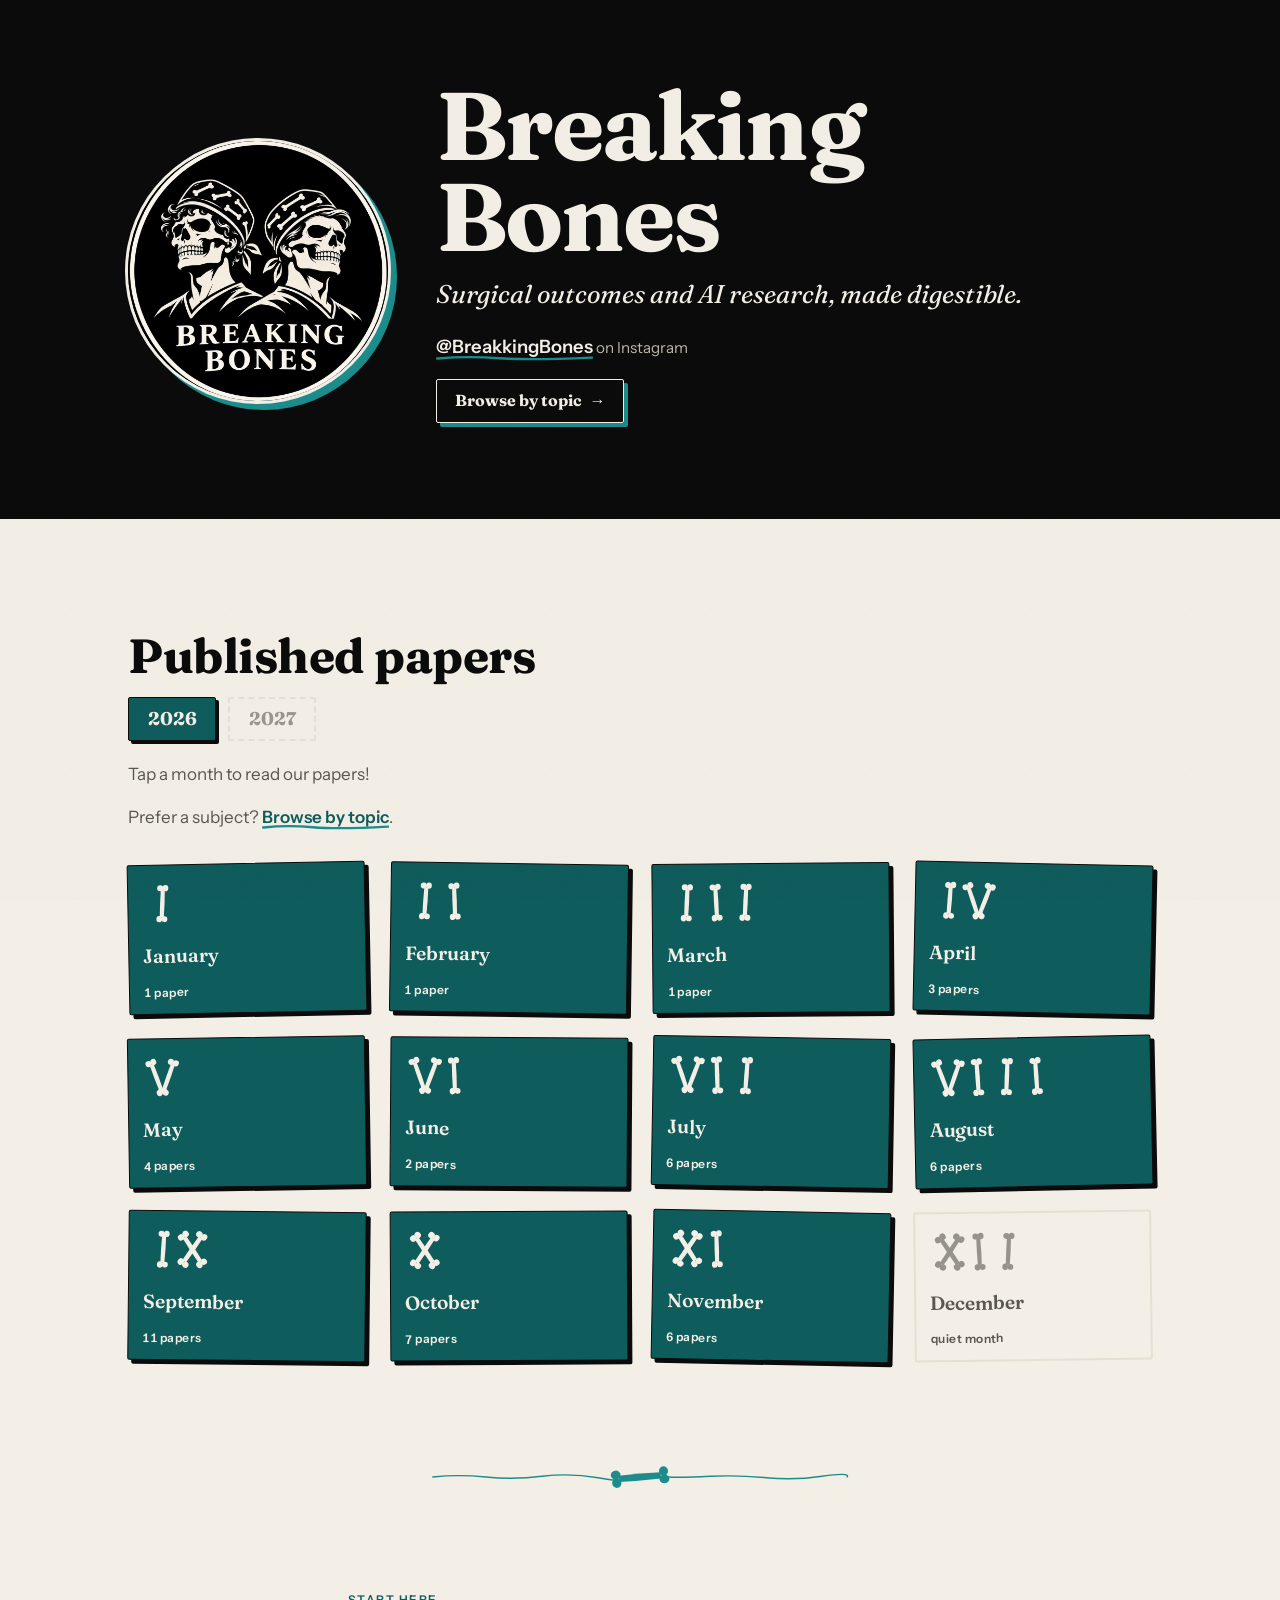
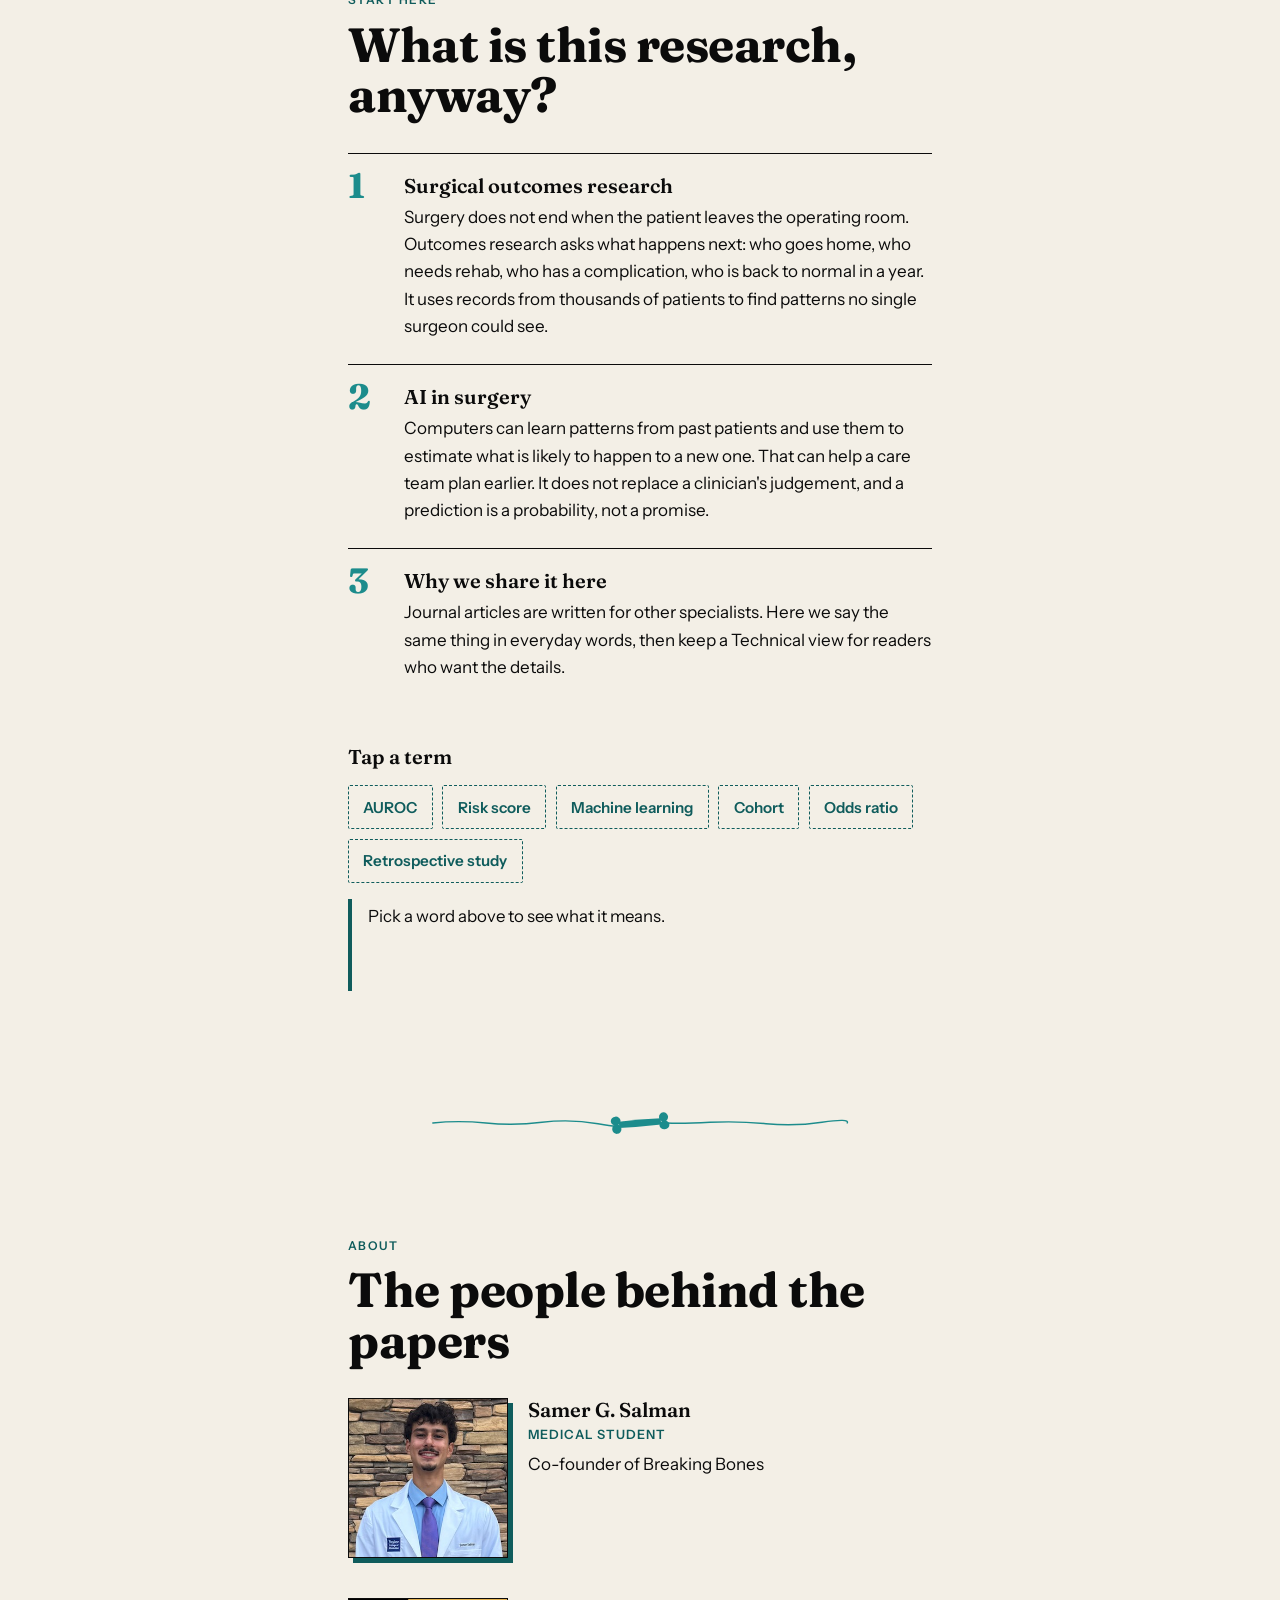
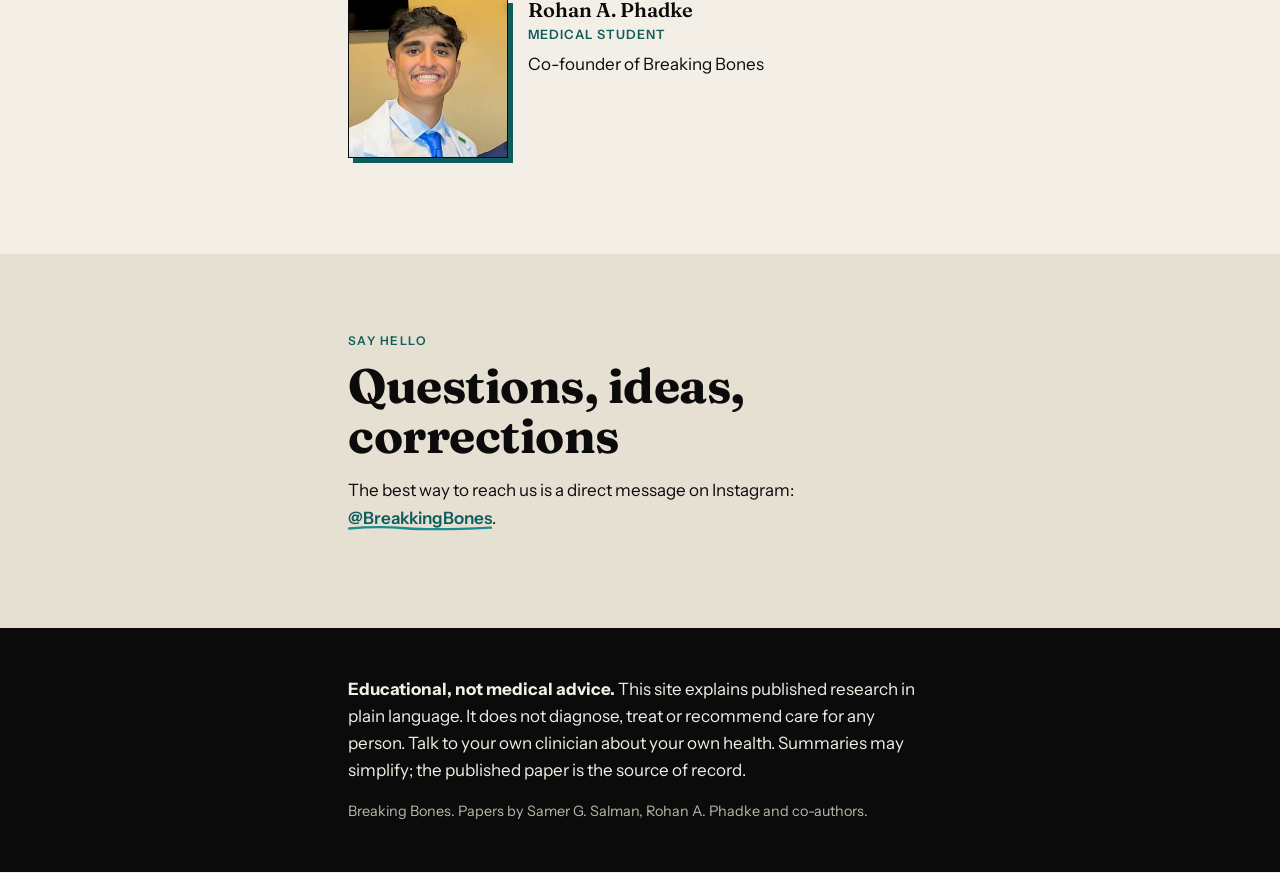
==== commit f303cb71: "Add Rohan's headshot and bio role lines" ====
--- a/index.html
+++ b/index.html
@@ -84,16 +84,16 @@
         <img src="headshots/samer.jpg" alt="Headshot of Samer G. Salman" width="240" height="240" loading="lazy" data-fallback="assets/headshots-placeholder/samer.svg">
         <div>
           <h3>Samer G. Salman</h3>
-          <!-- [bio placeholder] Replace with Samer's real bio. -->
-          <p>Co-author of the research on this site.</p>
+          <p class="role">Medical Student</p>
+          <p>Co-founder of Breaking Bones</p>
         </div>
       </article>
       <article class="person">
         <img src="headshots/rohan.jpg" alt="Headshot of Rohan A. Phadke" width="240" height="240" loading="lazy" data-fallback="assets/headshots-placeholder/rohan.svg">
         <div>
           <h3>Rohan A. Phadke</h3>
-          <!-- [bio placeholder] Replace with Rohan's real bio. -->
-          <p>Co-author of the research on this site.</p>
+          <p class="role">Medical Student</p>
+          <p>Co-founder of Breaking Bones</p>
         </div>
       </article>
     </div>
--- a/css/style.css
+++ b/css/style.css
@@ -79,6 +79,7 @@
 .person{display:grid;grid-template-columns:110px 1fr;gap:1.25rem;align-items:start}
 @media(min-width:600px){.person{grid-template-columns:160px 1fr}}
 .person img{width:100%;aspect-ratio:1;object-fit:cover;border:1.5px solid var(--ink);box-shadow:5px 5px 0 var(--teal);background:var(--bone-dark)}
+.person .role{font-size:.8rem;font-weight:600;letter-spacing:.08em;text-transform:uppercase;color:var(--teal);margin:.15rem 0 .4rem}
 .ph{color:var(--ink-60);font-style:italic}
 .contact{background:var(--bone-dark);padding-block:clamp(3rem,8vw,5rem)}
 .site-footer{background:var(--ink);color:var(--bone);padding-block:3rem}
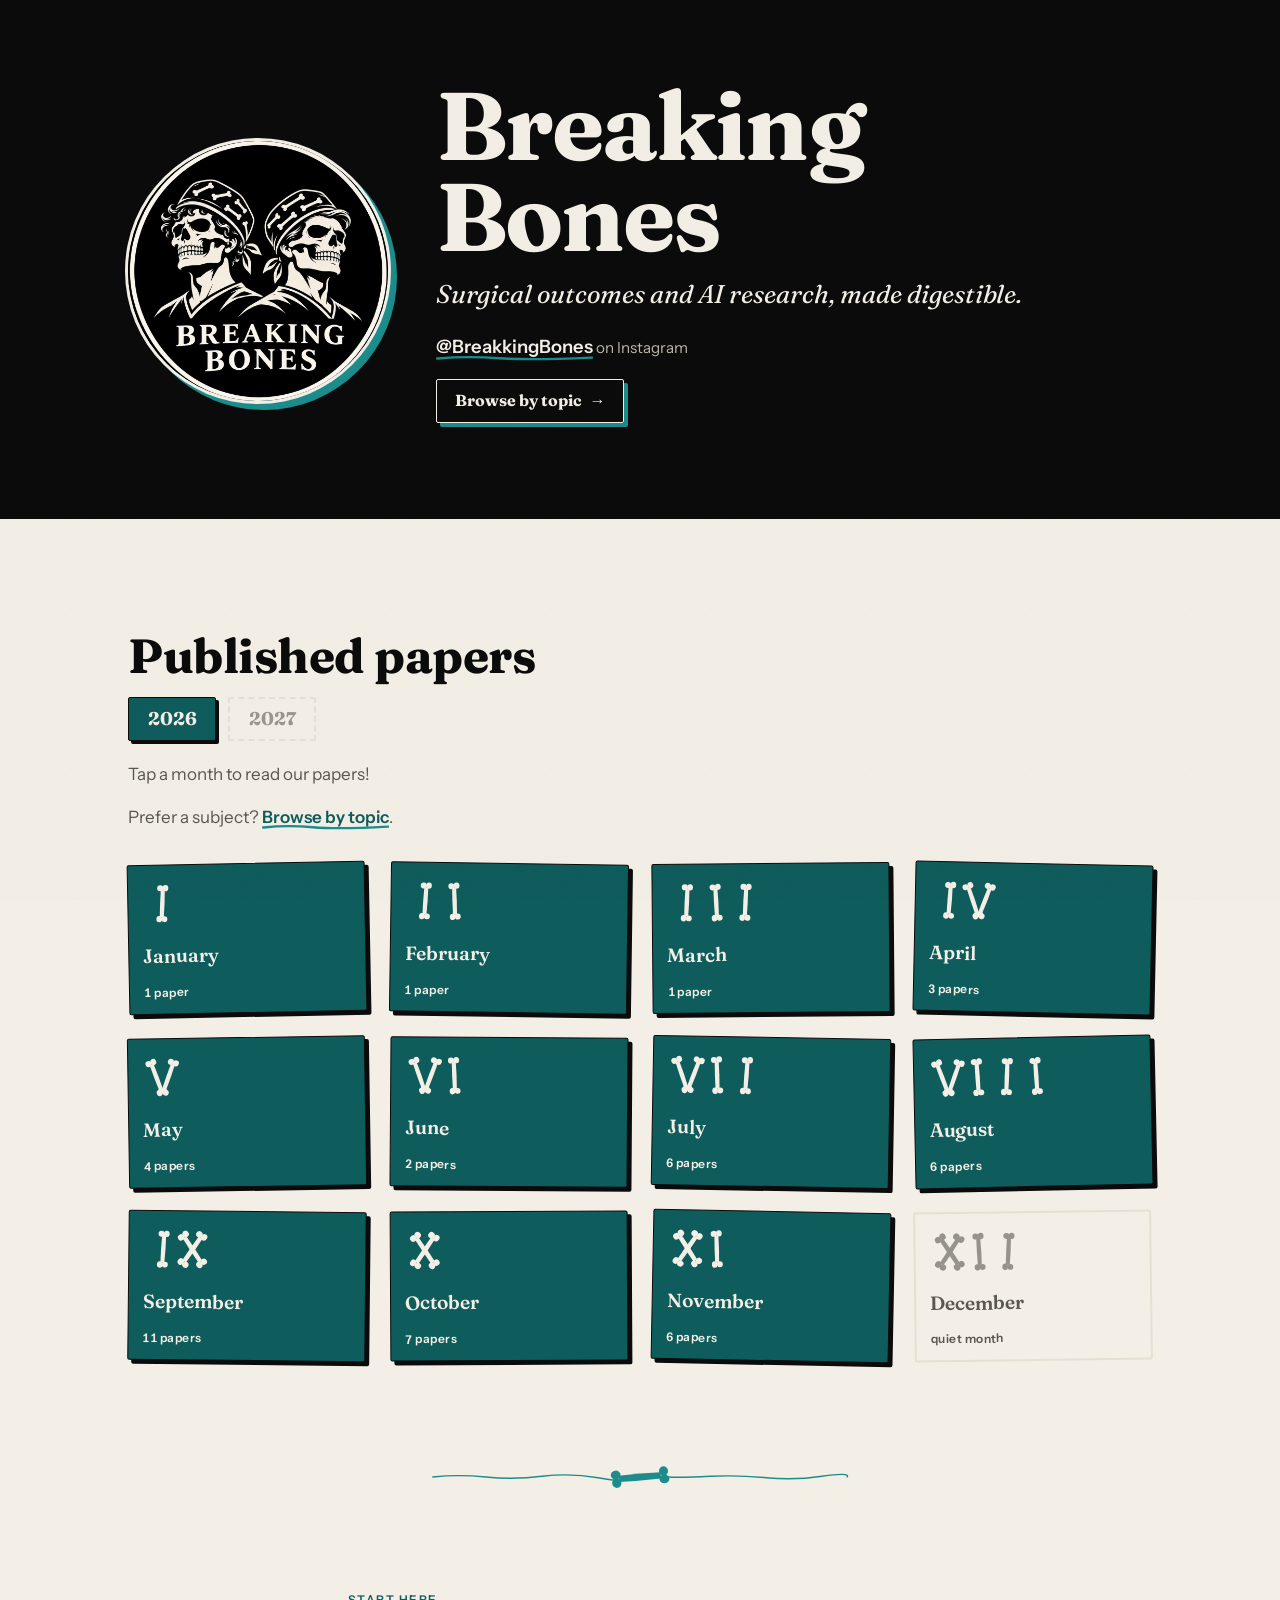
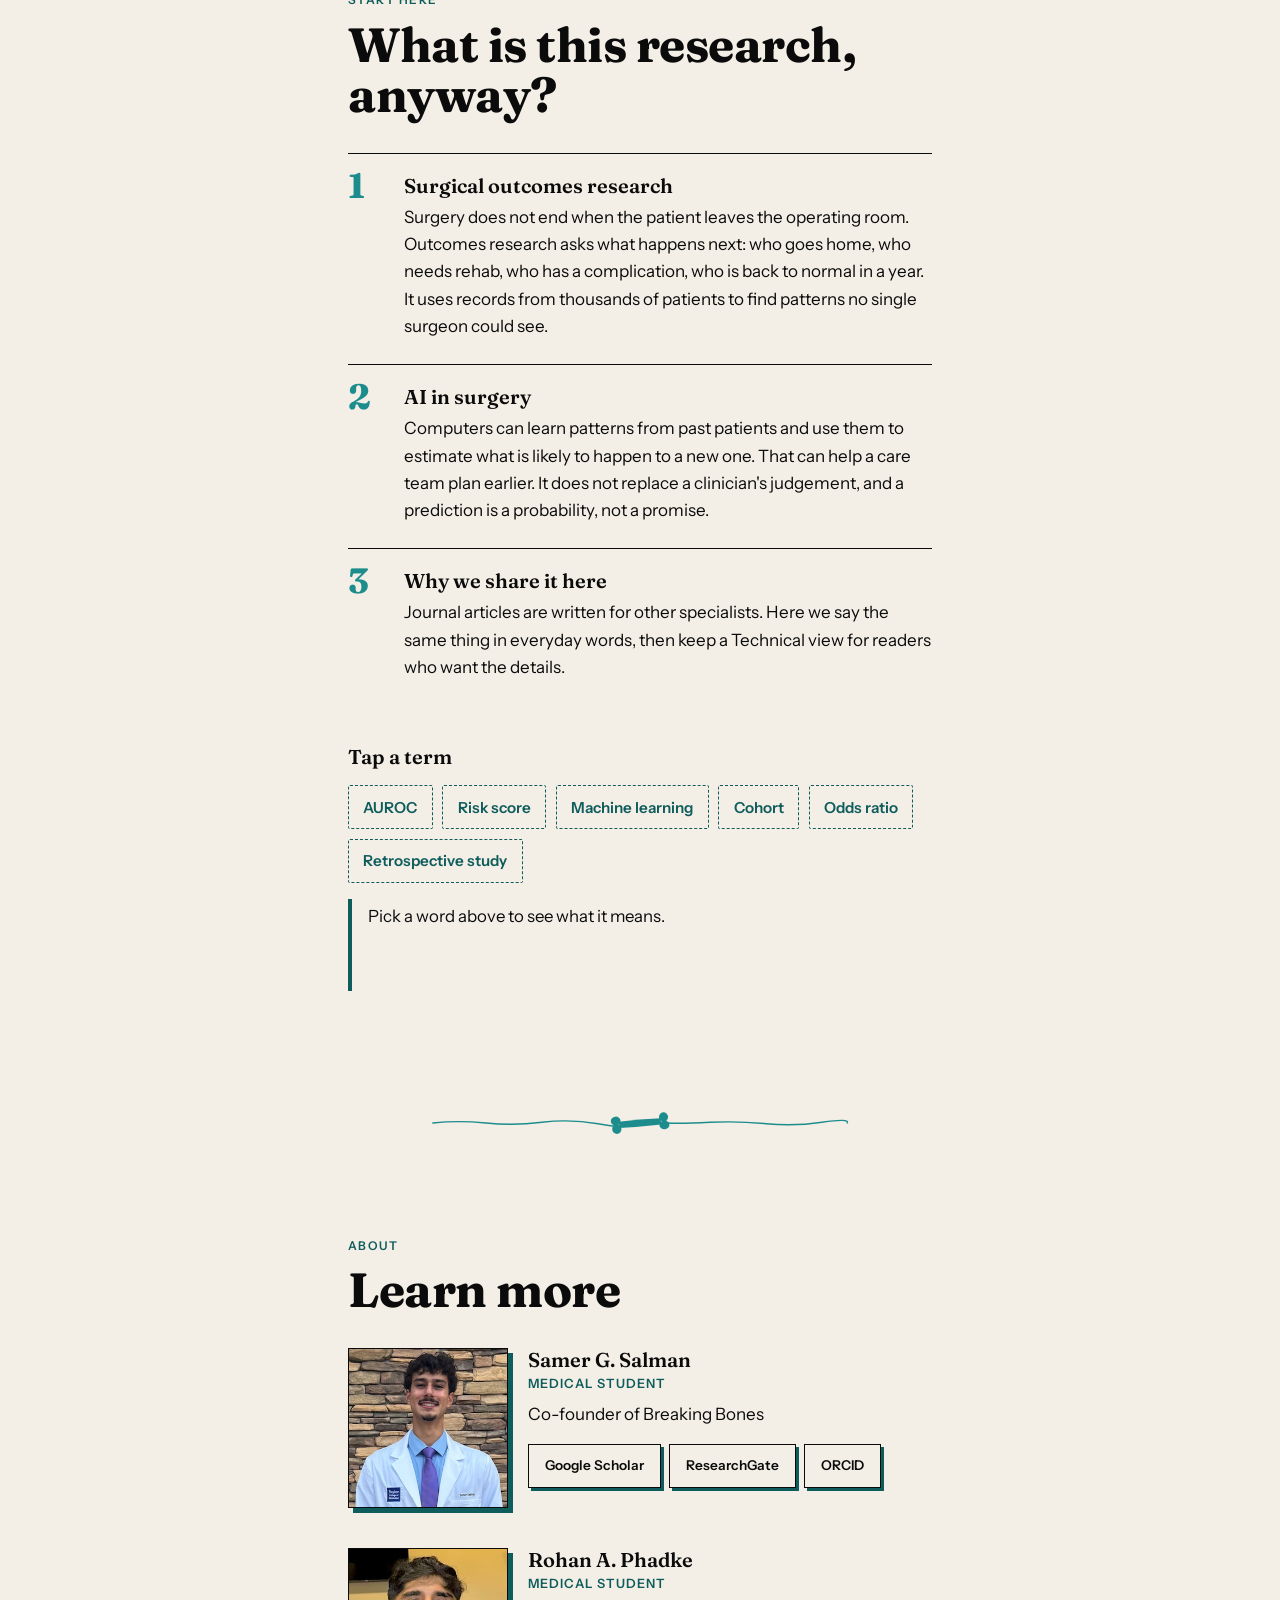
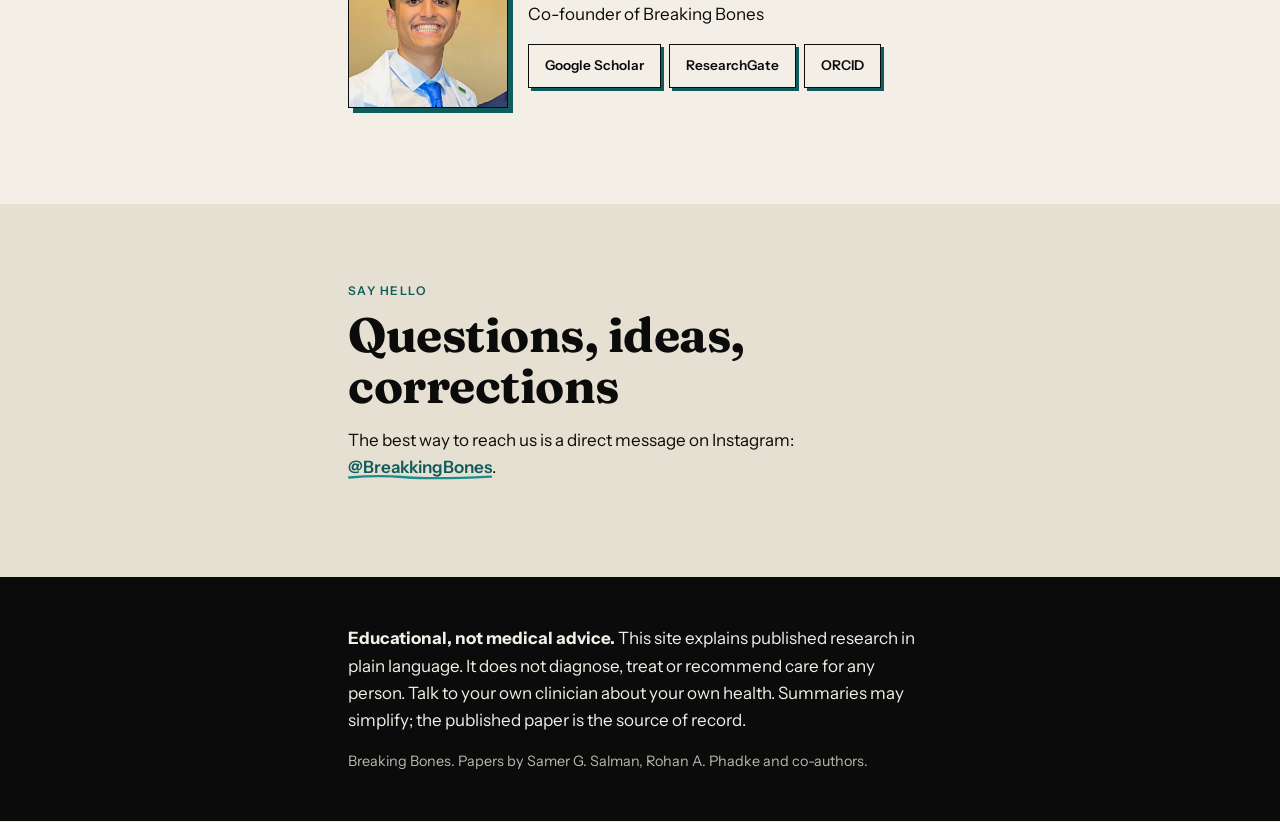
==== commit 8af7eff7: "Add profile link buttons and rename About heading" ====
--- a/index.html
+++ b/index.html
@@ -78,7 +78,7 @@
 <section class="about" id="about" aria-labelledby="about-heading">
   <div class="wrap">
     <p class="eyebrow">About</p>
-    <h2 id="about-heading">The people behind the papers</h2>
+    <h2 id="about-heading">Learn more</h2>
     <div class="people">
       <article class="person">
         <img src="headshots/samer.jpg" alt="Headshot of Samer G. Salman" width="240" height="240" loading="lazy" data-fallback="assets/headshots-placeholder/samer.svg">
@@ -86,6 +86,11 @@
           <h3>Samer G. Salman</h3>
           <p class="role">Medical Student</p>
           <p>Co-founder of Breaking Bones</p>
+          <p class="profile-links" aria-label="Samer's profiles">
+            <a class="btn" href="https://scholar.google.com/citations?hl=en&amp;user=MxS5ruAAAAAJ" target="_blank" rel="noopener">Google Scholar</a>
+            <a class="btn" href="https://www.researchgate.net/profile/Samer-Salman-3" target="_blank" rel="noopener">ResearchGate</a>
+            <a class="btn" href="https://orcid.org/0009-0007-9897-4071" target="_blank" rel="noopener">ORCID</a>
+          </p>
         </div>
       </article>
       <article class="person">
@@ -94,6 +99,11 @@
           <h3>Rohan A. Phadke</h3>
           <p class="role">Medical Student</p>
           <p>Co-founder of Breaking Bones</p>
+          <p class="profile-links" aria-label="Rohan's profiles">
+            <a class="btn" href="https://scholar.google.com/citations?hl=en&amp;user=DhprjK4AAAAJ" target="_blank" rel="noopener">Google Scholar</a>
+            <a class="btn" href="https://www.researchgate.net/profile/Rohan-Phadke-6" target="_blank" rel="noopener">ResearchGate</a>
+            <a class="btn" href="https://orcid.org/0000-0002-8611-6711" target="_blank" rel="noopener">ORCID</a>
+          </p>
         </div>
       </article>
     </div>
--- a/css/style.css
+++ b/css/style.css
@@ -80,6 +80,9 @@
 @media(min-width:600px){.person{grid-template-columns:160px 1fr}}
 .person img{width:100%;aspect-ratio:1;object-fit:cover;border:1.5px solid var(--ink);box-shadow:5px 5px 0 var(--teal);background:var(--bone-dark)}
 .person .role{font-size:.8rem;font-weight:600;letter-spacing:.08em;text-transform:uppercase;color:var(--teal);margin:.15rem 0 .4rem}
+.profile-links{display:flex;flex-wrap:wrap;gap:.5rem;margin:.85rem 0 0}
+.profile-links .btn{display:inline-flex;align-items:center;min-height:44px;padding:0 1rem;font-size:.85rem;color:var(--ink);background:var(--bone);border:1.5px solid var(--ink);box-shadow:3px 3px 0 var(--teal)}
+.profile-links .btn:hover{background:var(--teal);color:var(--bone);box-shadow:3px 3px 0 var(--ink)}
 .ph{color:var(--ink-60);font-style:italic}
 .contact{background:var(--bone-dark);padding-block:clamp(3rem,8vw,5rem)}
 .site-footer{background:var(--ink);color:var(--bone);padding-block:3rem}
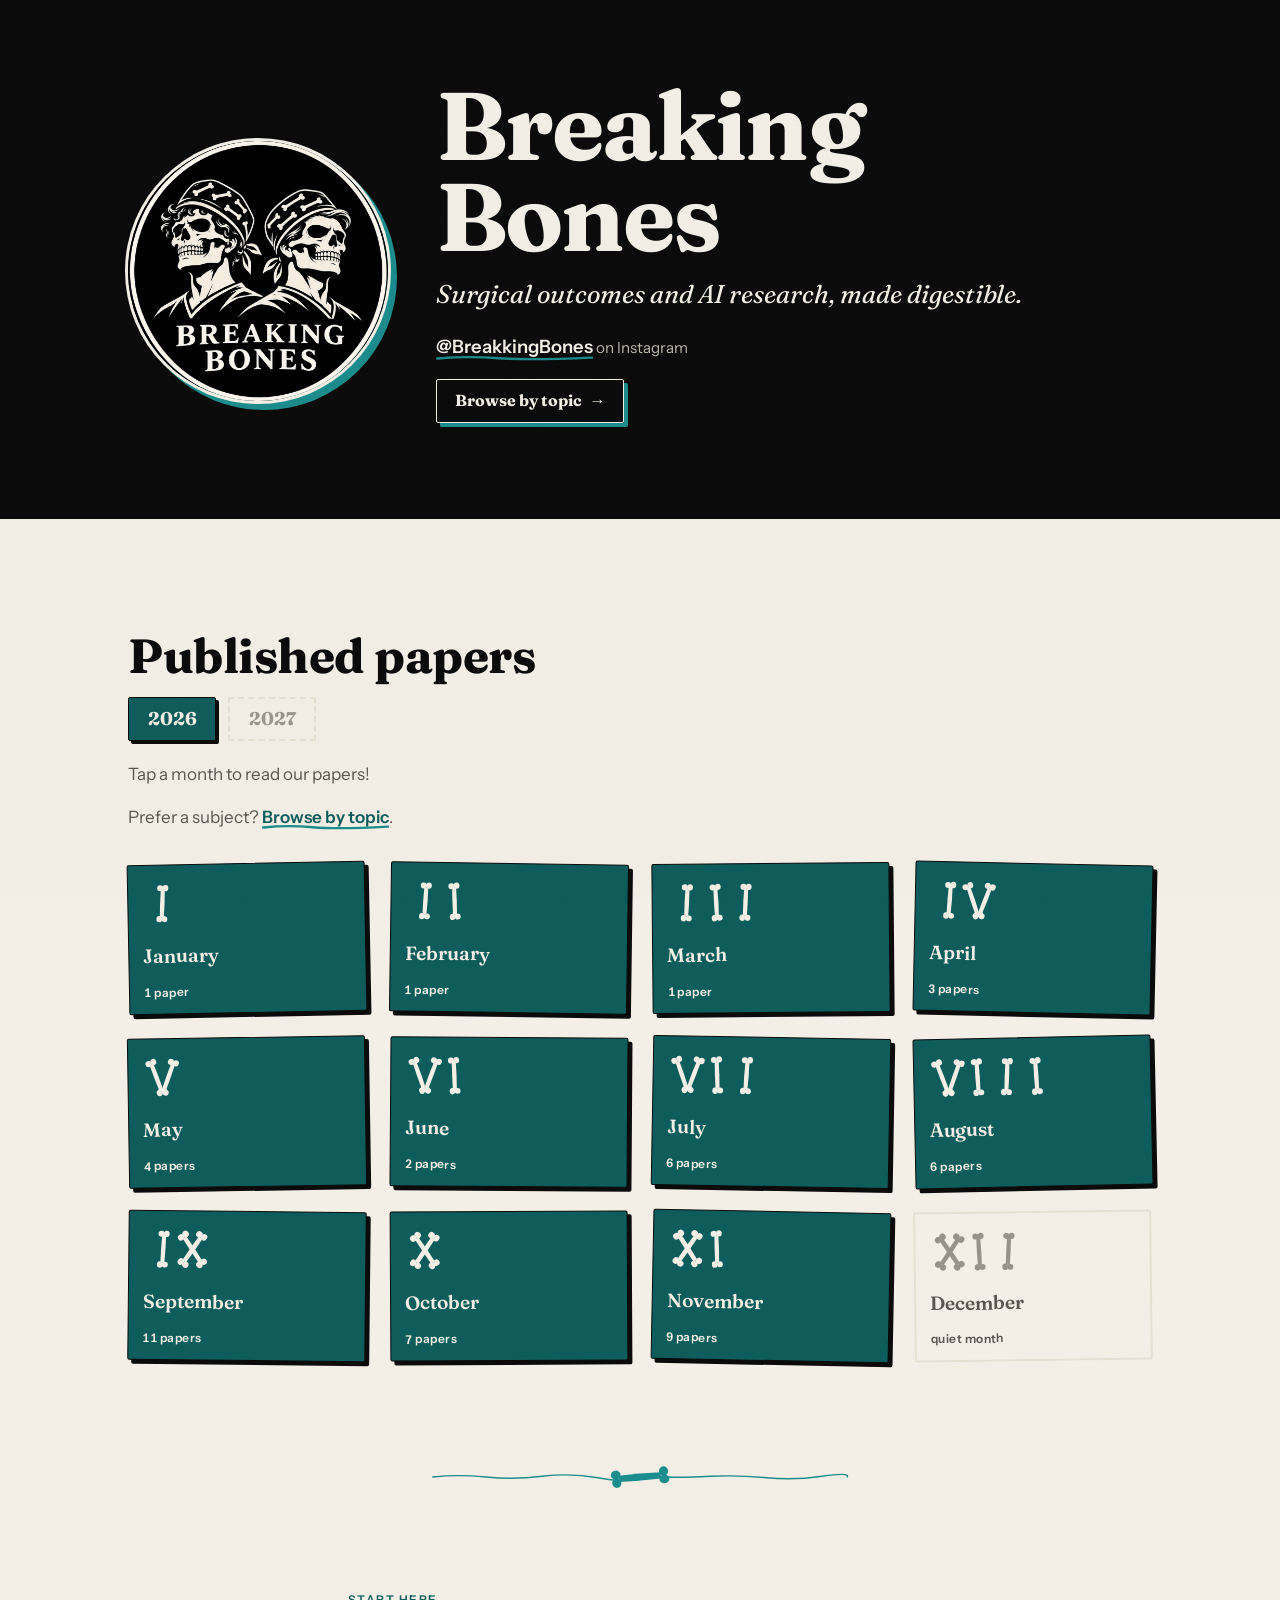
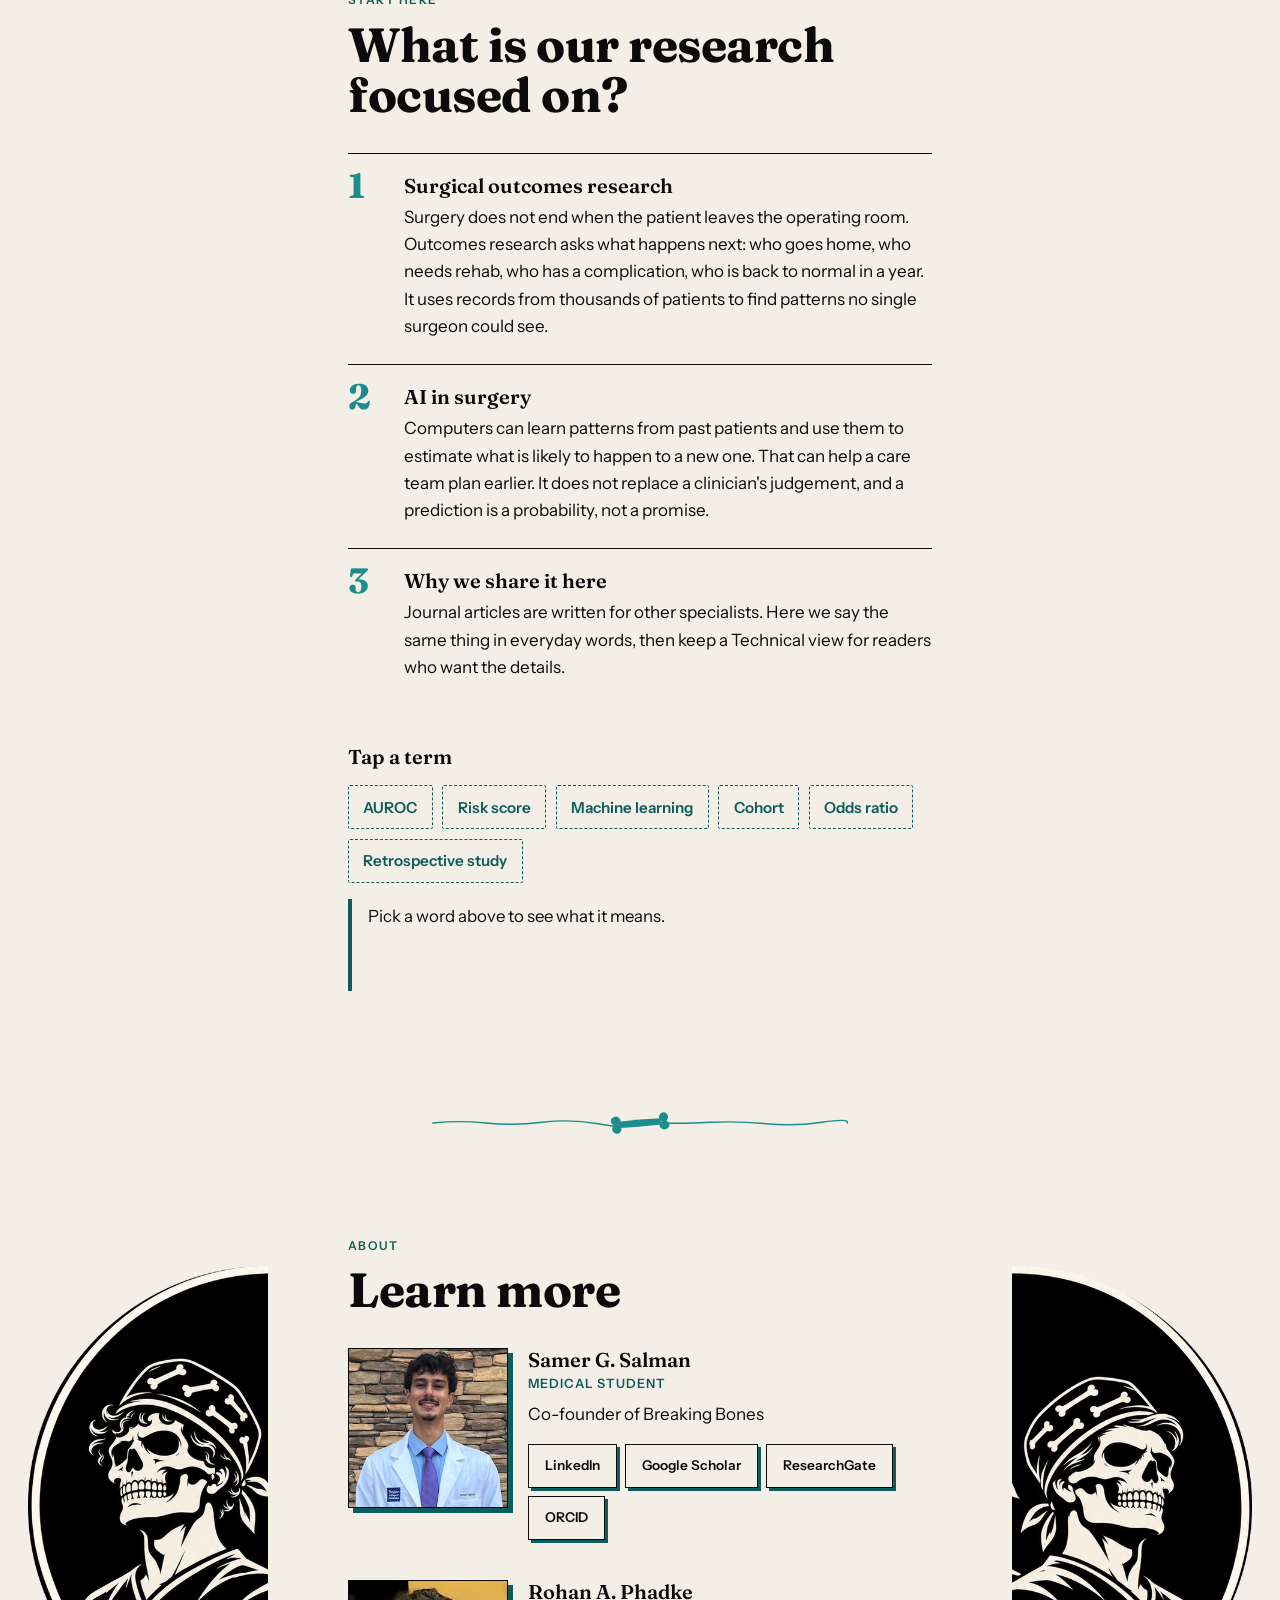
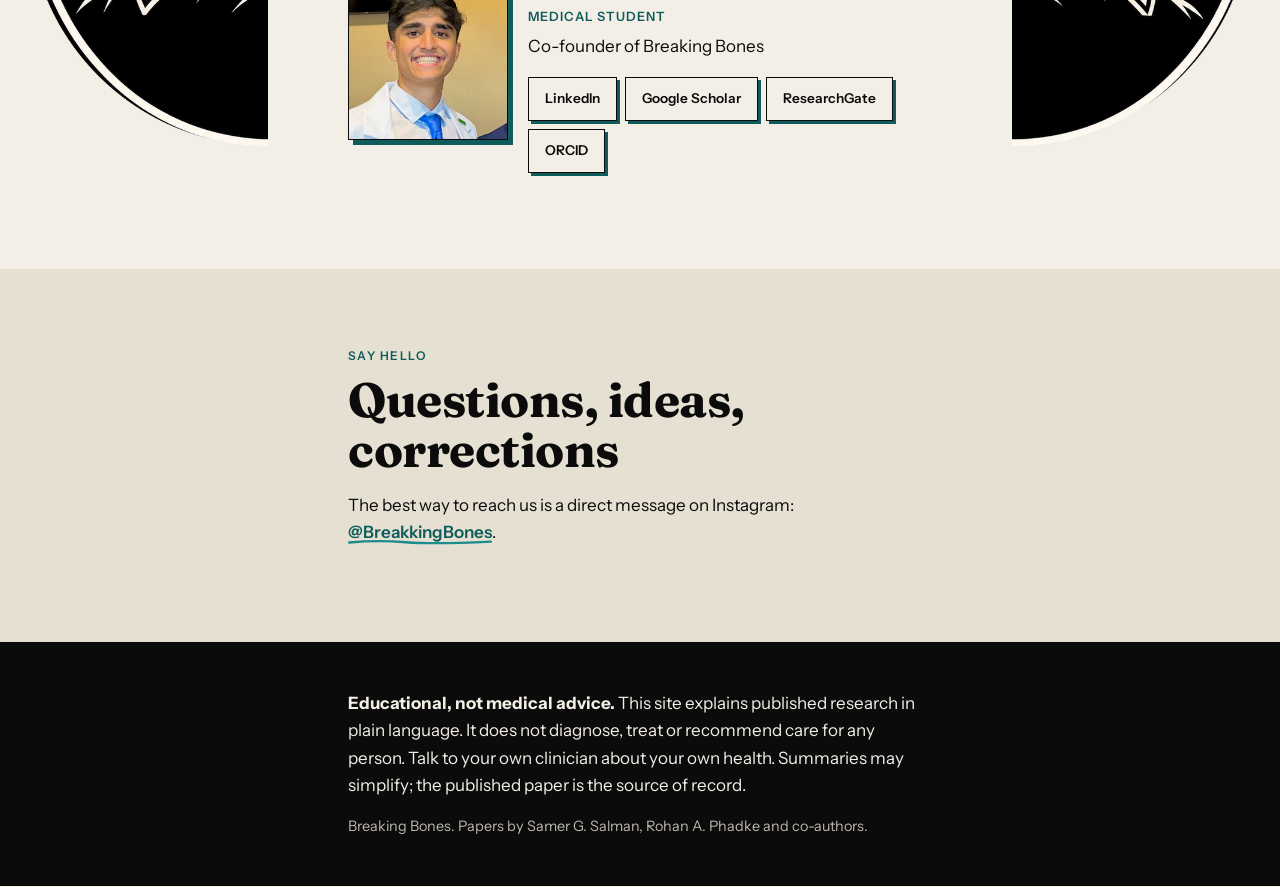
==== commit 788f85bf: "Add LinkedIn links and the ACDF 30-day reoperation paper Co-Authored-By: Claude Sonnet 5.5 <noreply@" ====
--- a/index.html
+++ b/index.html
@@ -61,7 +61,7 @@
 <section class="start" id="start" aria-labelledby="start-heading">
   <div class="wrap">
     <p class="eyebrow">Start here</p>
-    <h2 id="start-heading">What is this research, anyway?</h2>
+    <h2 id="start-heading">What is our research focused on?</h2>
     <ol class="steps">
       <li><h3>Surgical outcomes research</h3><p>Surgery does not end when the patient leaves the operating room. Outcomes research asks what happens next: who goes home, who needs rehab, who has a complication, who is back to normal in a year. It uses records from thousands of patients to find patterns no single surgeon could see.</p></li>
       <li><h3>AI in surgery</h3><p>Computers can learn patterns from past patients and use them to estimate what is likely to happen to a new one. That can help a care team plan earlier. It does not replace a clinician's judgement, and a prediction is a probability, not a promise.</p></li>
@@ -87,6 +87,7 @@
           <p class="role">Medical Student</p>
           <p>Co-founder of Breaking Bones</p>
           <p class="profile-links" aria-label="Samer's profiles">
+            <a class="btn" href="https://www.linkedin.com/in/samer-g-salman/" target="_blank" rel="noopener">LinkedIn</a>
             <a class="btn" href="https://scholar.google.com/citations?hl=en&amp;user=MxS5ruAAAAAJ" target="_blank" rel="noopener">Google Scholar</a>
             <a class="btn" href="https://www.researchgate.net/profile/Samer-Salman-3" target="_blank" rel="noopener">ResearchGate</a>
             <a class="btn" href="https://orcid.org/0009-0007-9897-4071" target="_blank" rel="noopener">ORCID</a>
@@ -100,6 +101,7 @@
           <p class="role">Medical Student</p>
           <p>Co-founder of Breaking Bones</p>
           <p class="profile-links" aria-label="Rohan's profiles">
+            <a class="btn" href="https://www.linkedin.com/in/rohanphadke/" target="_blank" rel="noopener">LinkedIn</a>
             <a class="btn" href="https://scholar.google.com/citations?hl=en&amp;user=DhprjK4AAAAJ" target="_blank" rel="noopener">Google Scholar</a>
             <a class="btn" href="https://www.researchgate.net/profile/Rohan-Phadke-6" target="_blank" rel="noopener">ResearchGate</a>
             <a class="btn" href="https://orcid.org/0000-0002-8611-6711" target="_blank" rel="noopener">ORCID</a>
--- a/css/style.css
+++ b/css/style.css
@@ -75,6 +75,13 @@
 .gloss-def strong{font-family:var(--serif)}
 
 /* about */
+.about{position:relative}
+@media(min-width:1100px){
+.about{--d:clamp(300px,calc(100vw - 800px),620px);min-height:calc(var(--d) + 6rem)}
+.about::before,.about::after{content:"";position:absolute;top:50%;width:calc(var(--d)/2);height:var(--d);transform:translateY(-50%);background:center/100% 100% no-repeat;pointer-events:none}
+.about::before{right:calc(50% + 340px + 2rem);background-image:url("../assets/logo-half-left.png")}
+.about::after{left:calc(50% + 340px + 2rem);background-image:url("../assets/logo-half-right.png")}
+}
 .people{display:grid;gap:2.5rem;margin-top:2rem}
 .person{display:grid;grid-template-columns:110px 1fr;gap:1.25rem;align-items:start}
 @media(min-width:600px){.person{grid-template-columns:160px 1fr}}
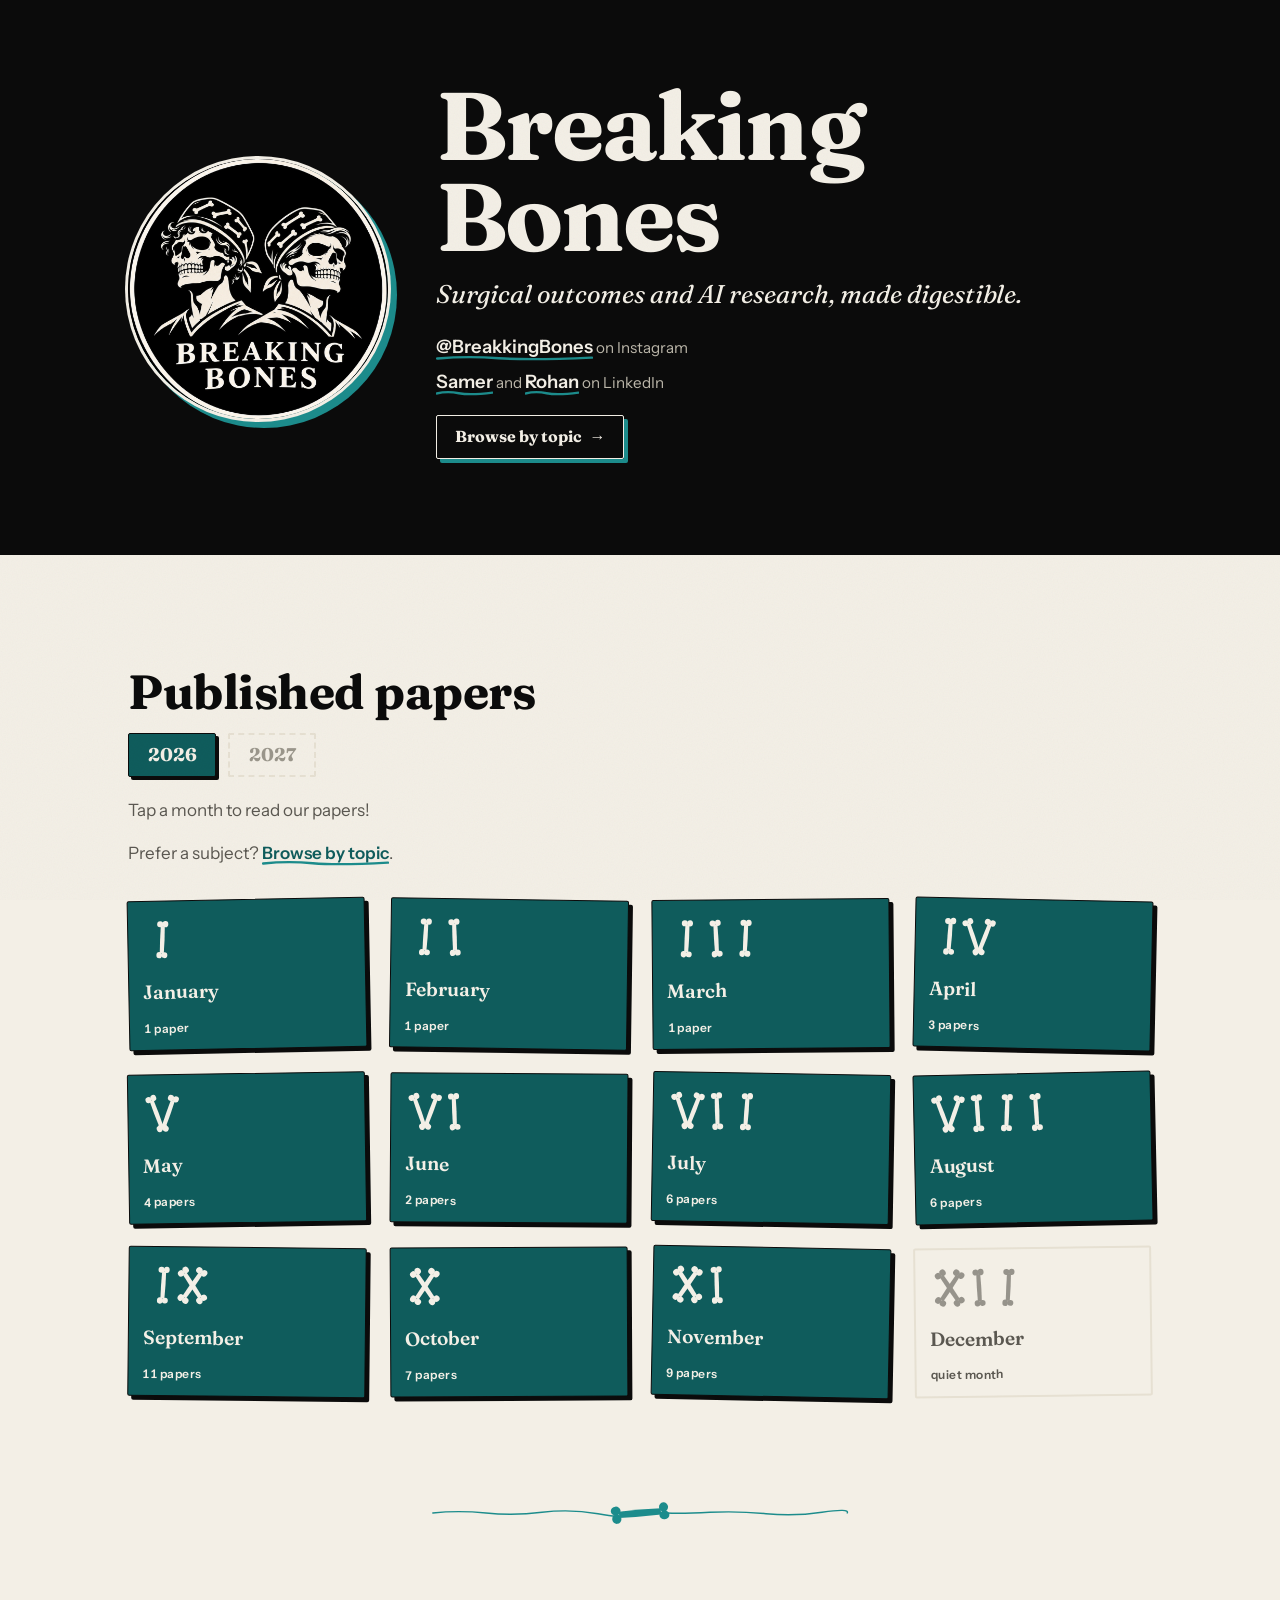
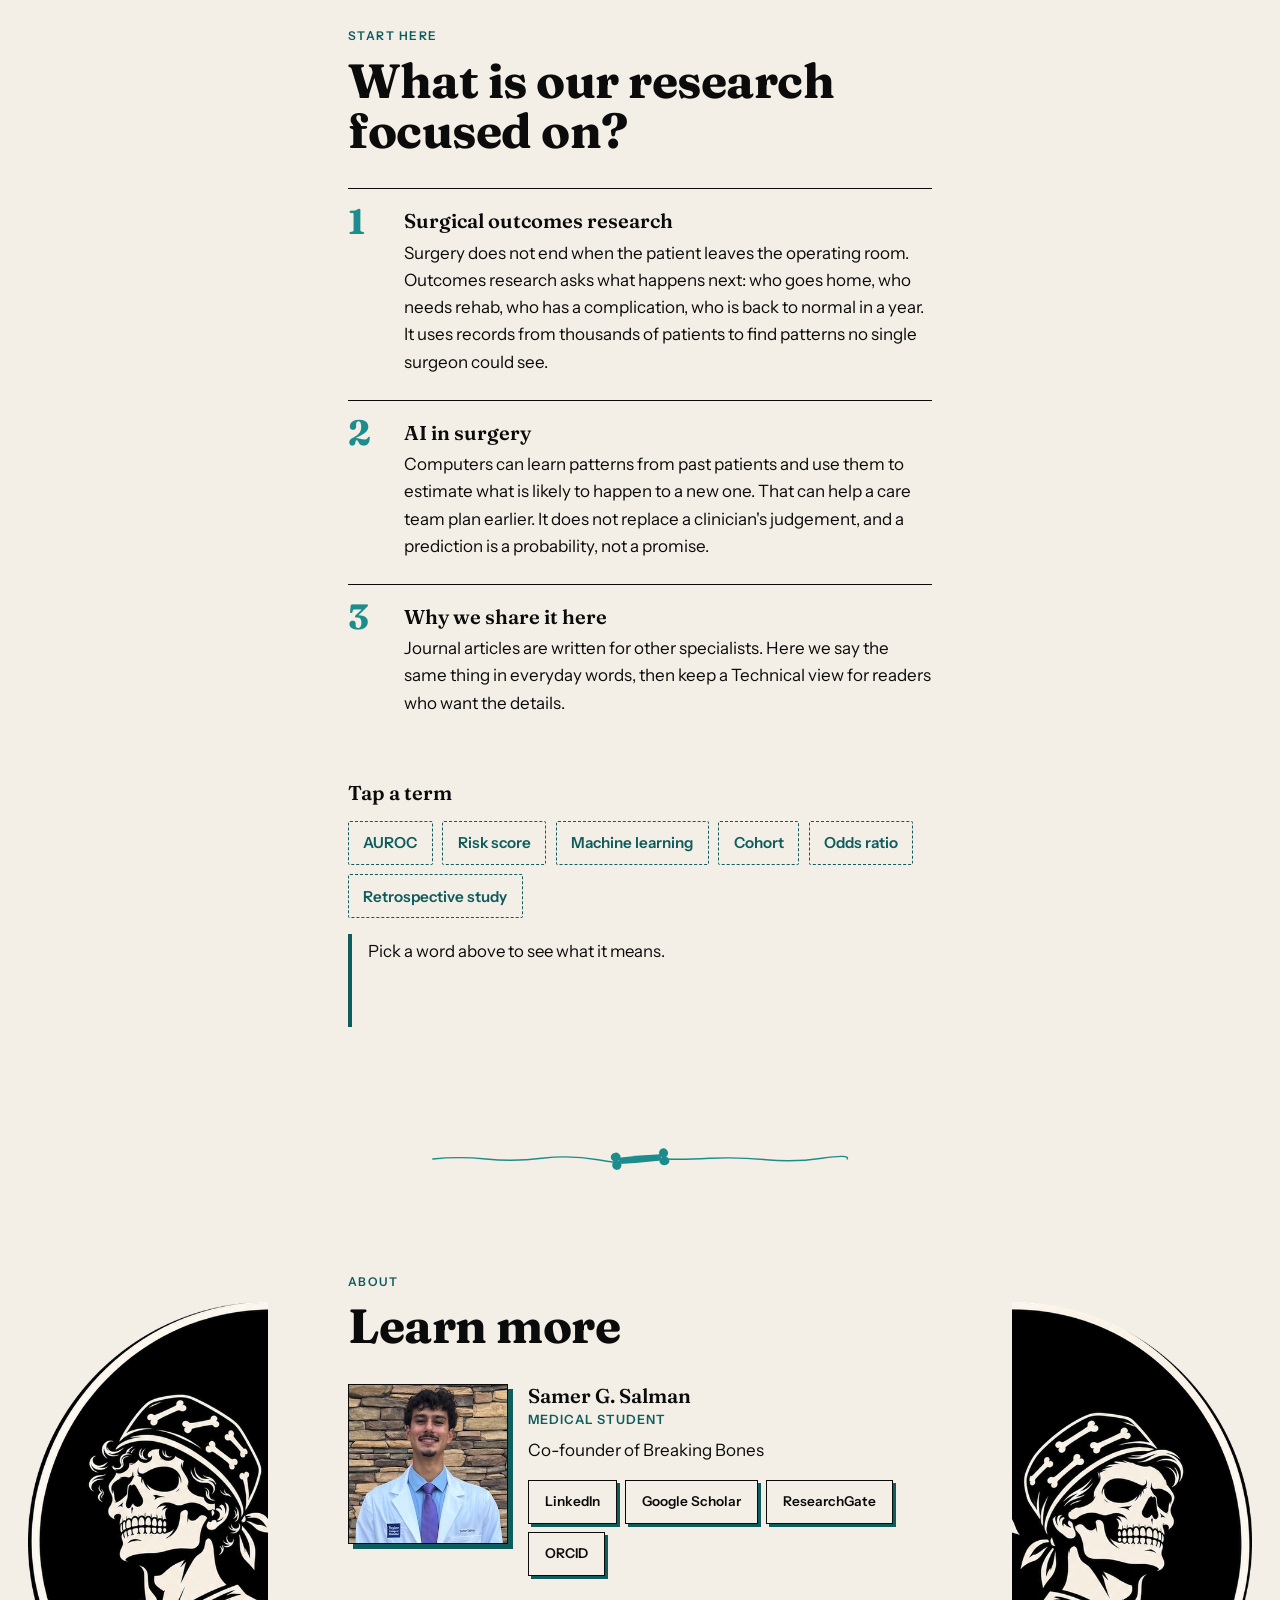
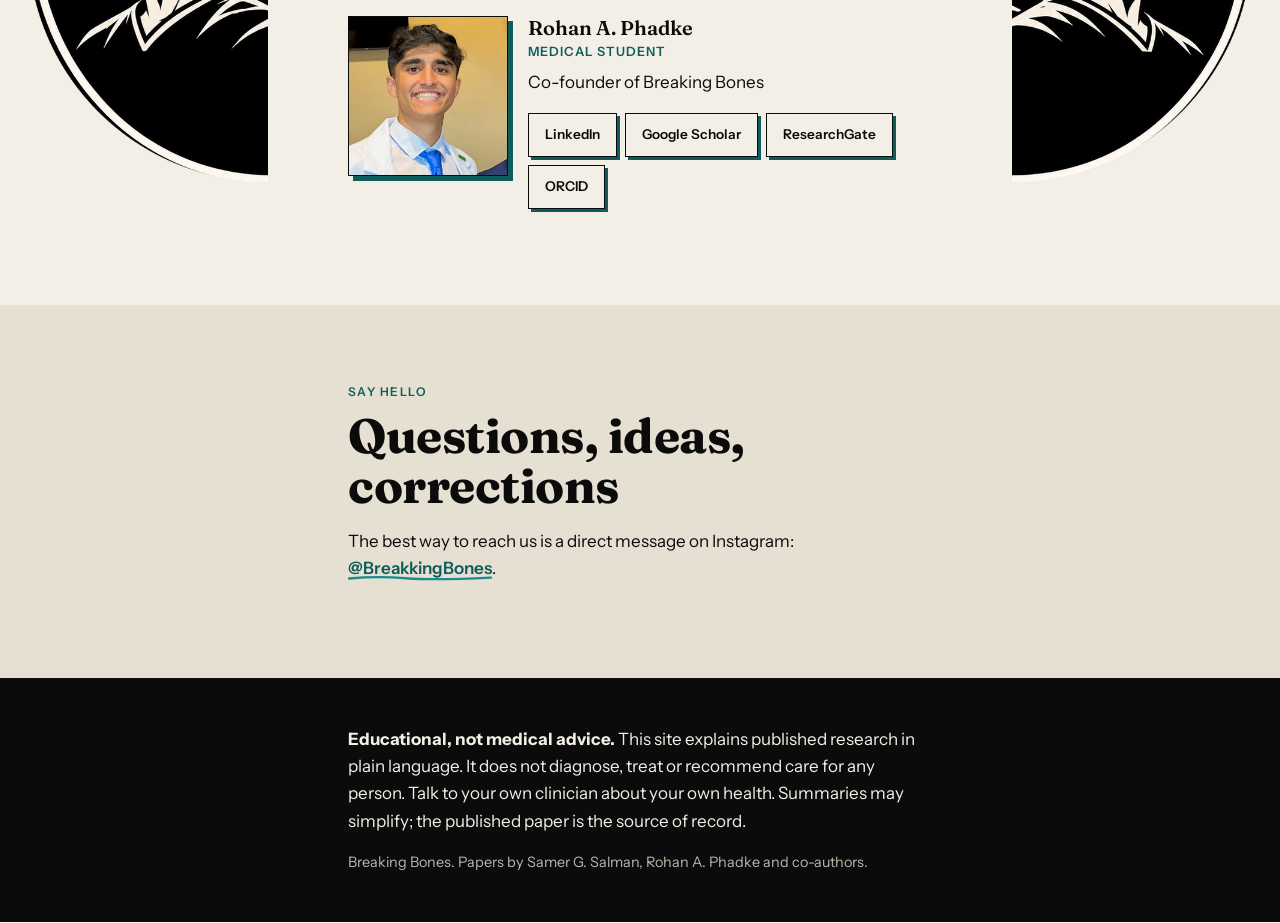
==== commit 029525d2: "Add LinkedIn links to the hero Co-Authored-By: Claude Sonnet 5.5 <noreply@anthropic.com>" ====
--- a/index.html
+++ b/index.html
@@ -35,6 +35,7 @@
       <h1>Breaking Bones</h1>
       <p class="tagline">Surgical outcomes and AI research, made digestible.</p>
       <p class="handle"><a href="https://www.instagram.com/breakkingbones/" target="_blank" rel="noopener">@BreakkingBones</a> <span>on Instagram</span></p>
+      <p class="handle hero-linkedin"><a href="https://www.linkedin.com/in/samer-g-salman/" target="_blank" rel="noopener">Samer</a> <span>and</span> <a href="https://www.linkedin.com/in/rohanphadke/" target="_blank" rel="noopener">Rohan</a> <span>on LinkedIn</span></p>
       <p class="topics-cta"><a class="btn-topics" href="topics.html">Browse by topic <span aria-hidden="true">&rarr;</span></a></p>
     </div>
   </div>
--- a/css/style.css
+++ b/css/style.css
@@ -41,6 +41,7 @@
 .hero h1{font-size:clamp(2.6rem,9vw,6rem);line-height:.95;letter-spacing:-.02em}
 .tagline{font:italic 400 clamp(1.15rem,3vw,1.6rem)/1.3 var(--serif);margin:1rem 0 1.25rem}
 .handle{margin:0}.handle a{color:var(--bone);font-size:1.15rem}.handle span{color:#bdb8ab;font-size:.95rem}
+.hero-linkedin{margin-top:.4rem}
 
 /* calendar */
 .calendar-section{padding-top:clamp(4rem,10vw,7rem)}
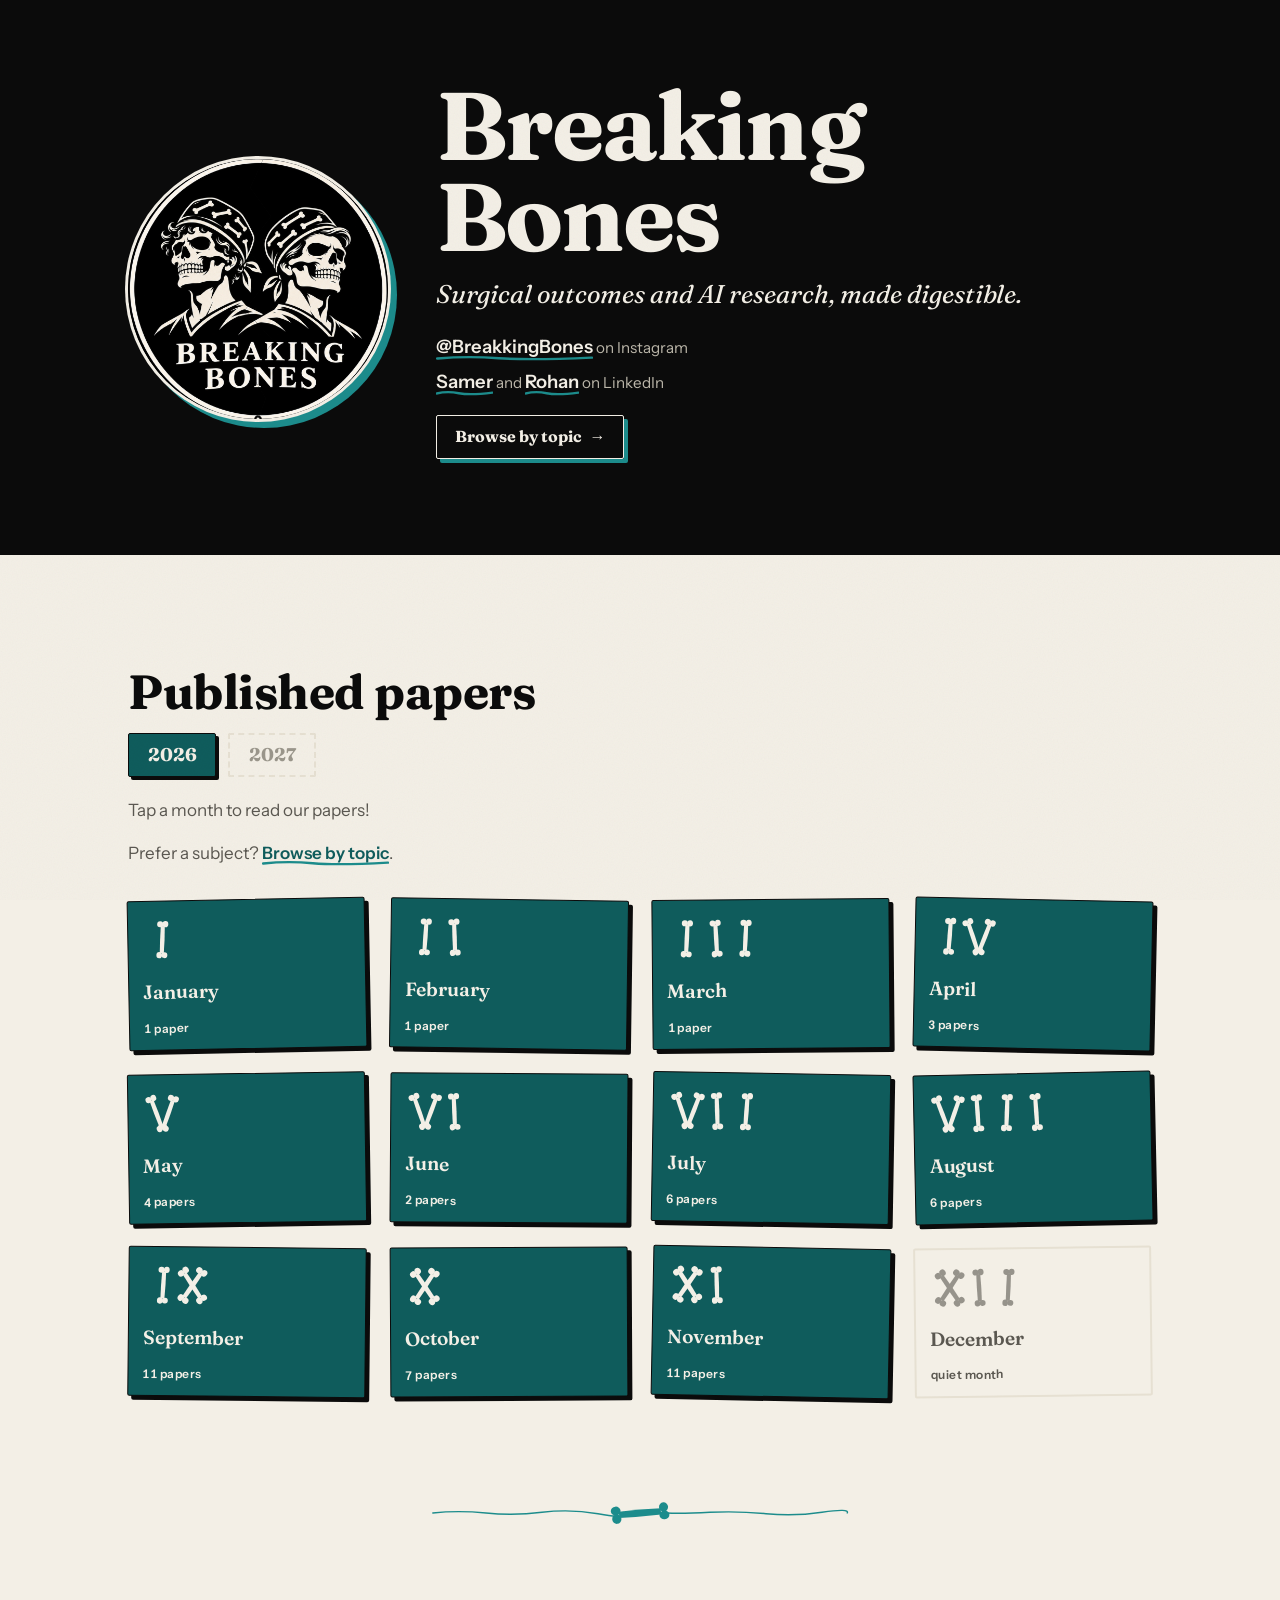
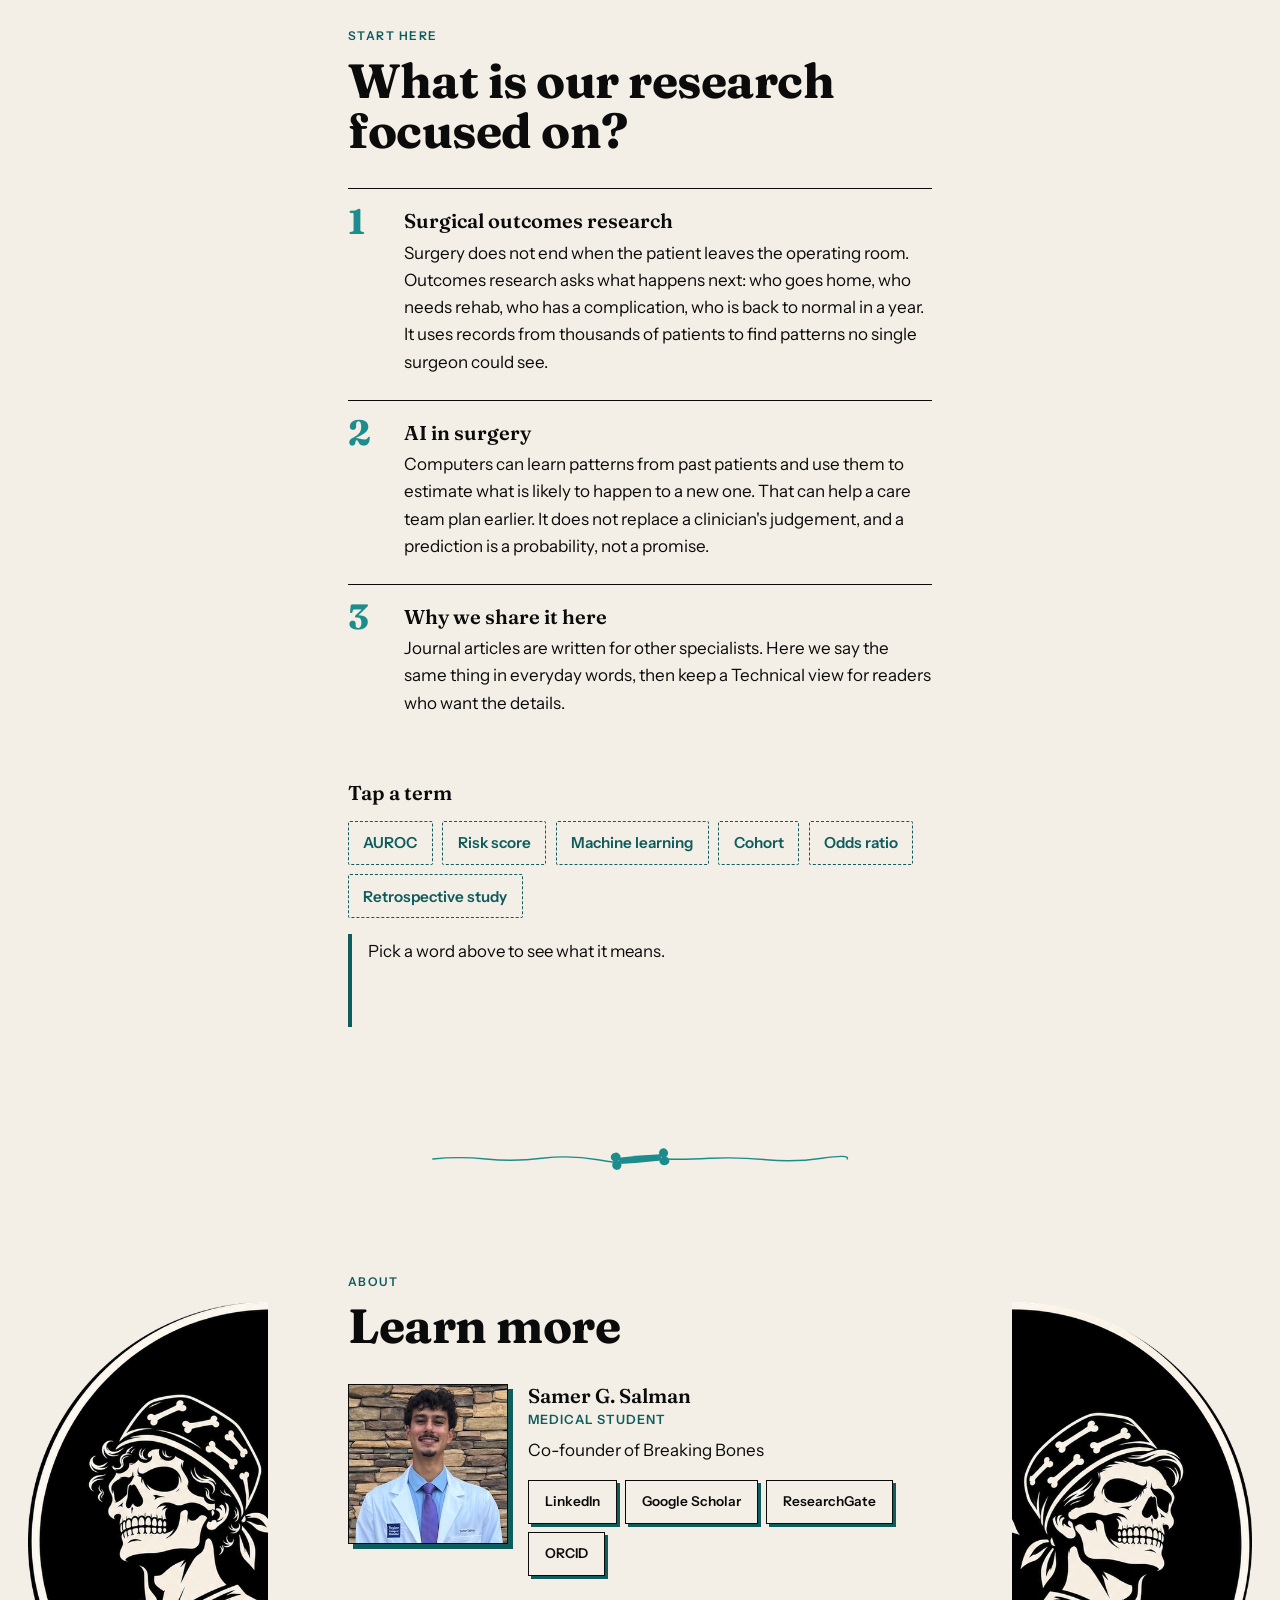
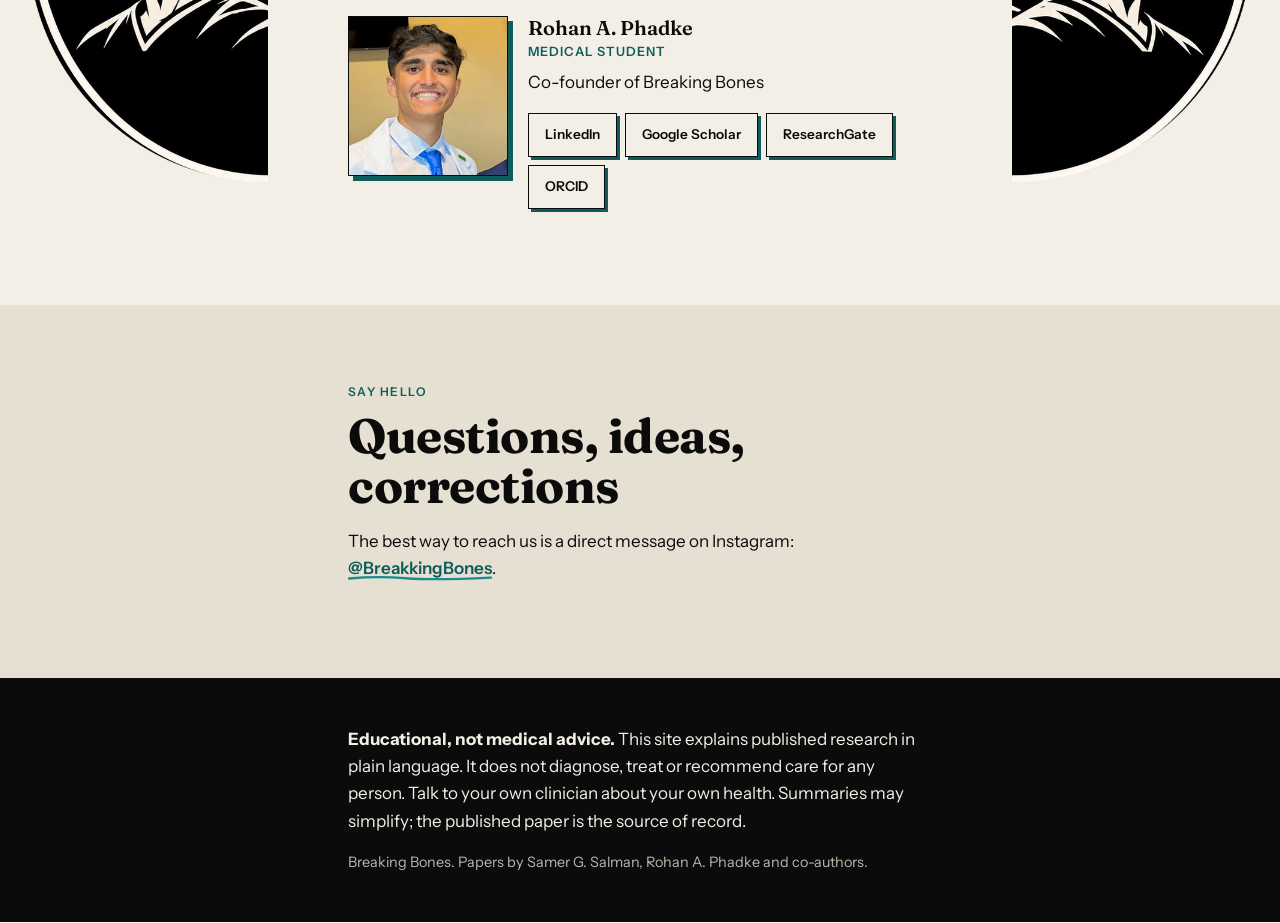
==== commit 66286ba9: "Add crackable logo easter egg and scavenger hunt through the papers Co-Authored-By: Claude Sonnet 5." ====
--- a/index.html
+++ b/index.html
@@ -24,13 +24,18 @@
 <link rel="stylesheet" href="css/style.css">
 <link rel="stylesheet" href="css/topics.css">
 <script src="js/app.js" defer></script>
+<script src="js/hunt.js" defer></script>
 </head>
 <body>
 <a class="skip" href="#calendar-heading">Skip to the calendar</a>
 <div id="page">
 <header class="hero">
   <div class="wrap hero-inner">
-    <img class="hero-logo" src="assets/logo-circle.png" alt="Breaking Bones logo: two skulls in scrub caps" width="220" height="220" fetchpriority="high">
+    <button type="button" class="hero-logo egg" id="egg" aria-label="Breaking Bones logo: two skulls in scrub caps">
+      <img class="half half-l" src="assets/logo-circle.png" alt="" width="220" height="220" fetchpriority="high">
+      <img class="half half-r" src="assets/logo-circle.png" alt="" width="220" height="220">
+      <svg class="cracks" viewBox="0 0 100 100" aria-hidden="true" focusable="false"><g class="c-ink"><path class="cm" pathLength="100" d="M52 0 L47 11 L55 22 L46 34 L54 46 L45 58 L56 70 L47 82 L53 92 L50 100"/><path class="cb" data-at="2" pathLength="1" d="M55 22 L63 18 L69 21"/><path class="cb" data-at="3" pathLength="1" d="M46 34 L38 30 L32 35"/><path class="cb" data-at="4" pathLength="1" d="M54 46 L62 50 L68 47"/><path class="cb" data-at="5" pathLength="1" d="M45 58 L37 63 L30 61"/><path class="cb" data-at="6" pathLength="1" d="M56 70 L64 75 L70 73"/></g><g class="c-bone"><path class="cm" pathLength="100" d="M52 0 L47 11 L55 22 L46 34 L54 46 L45 58 L56 70 L47 82 L53 92 L50 100"/><path class="cb" data-at="2" pathLength="1" d="M55 22 L63 18 L69 21"/><path class="cb" data-at="3" pathLength="1" d="M46 34 L38 30 L32 35"/><path class="cb" data-at="4" pathLength="1" d="M54 46 L62 50 L68 47"/><path class="cb" data-at="5" pathLength="1" d="M45 58 L37 63 L30 61"/><path class="cb" data-at="6" pathLength="1" d="M56 70 L64 75 L70 73"/></g></svg>
+    </button>
     <div class="hero-text">
       <h1>Breaking Bones</h1>
       <p class="tagline">Surgical outcomes and AI research, made digestible.</p>
@@ -132,5 +137,7 @@
 
 <section id="month-view" class="month-view" role="dialog" aria-modal="true" aria-labelledby="month-title" hidden></section>
 <div id="live" class="sr-only" aria-live="polite"></div>
+<aside id="hunt" class="hunt" aria-labelledby="hunt-title" hidden></aside>
+<button type="button" id="hunt-pill" class="hunt-pill" hidden></button>
 </body>
 </html>
--- a/css/style.css
+++ b/css/style.css
@@ -166,3 +166,54 @@
 .year-btn{appearance:none;font:700 1.15rem/1 var(--serif);min-height:44px;min-width:5.5rem;padding:.55rem 1.1rem;border-radius:2px;border:1.5px solid var(--ink);background:transparent;color:var(--ink);touch-action:manipulation}
 .year-btn[aria-pressed="true"]{background:var(--teal);color:var(--bone);box-shadow:3px 3px 0 var(--ink);cursor:default}
 .year-btn:disabled{border-color:var(--bone-dark);border-style:dashed;border-width:2px;color:#9a968b;background:transparent;box-shadow:none;cursor:not-allowed}
+
+/* easter egg: crackable logo */
+.egg{position:relative;display:block;aspect-ratio:1;padding:0;border:0;background:var(--ink);cursor:pointer;-webkit-tap-highlight-color:transparent;touch-action:manipulation;transition:box-shadow .4s var(--ease)}
+.egg .half{position:absolute;inset:0;width:100%;height:100%;border-radius:50%;transition:transform .9s cubic-bezier(.3,1.4,.5,1),opacity .6s}
+.egg .half-l{clip-path:polygon(0 0,52% 0,47% 11%,55% 22%,46% 34%,54% 46%,45% 58%,56% 70%,47% 82%,53% 92%,50% 100%,0 100%)}
+.egg .half-r{clip-path:polygon(52% 0,47% 11%,55% 22%,46% 34%,54% 46%,45% 58%,56% 70%,47% 82%,53% 92%,50% 100%,100% 100%,100% 0)}
+.egg .cracks{position:absolute;inset:0;width:100%;height:100%;pointer-events:none;fill:none;stroke-linecap:round;stroke-linejoin:round;transition:opacity .3s}
+.egg .c-ink{stroke:var(--ink);stroke-width:2.8}
+.egg .c-bone{stroke:var(--bone);stroke-width:1.1}
+.egg .cm{stroke-dasharray:100;stroke-dashoffset:var(--crack,100);transition:stroke-dashoffset .3s var(--ease)}
+.egg .cb{stroke-dasharray:1;stroke-dashoffset:1;transition:stroke-dashoffset .3s var(--ease) .1s}
+.egg .cb.on{stroke-dashoffset:0}
+.egg.shake{animation:egg-shake .32s ease}
+@keyframes egg-shake{20%{transform:rotate(-4deg)}45%{transform:rotate(3.5deg)}70%{transform:rotate(-2deg)}100%{transform:none}}
+.egg.broken{box-shadow:none;background:transparent;cursor:pointer}
+.egg.broken .cracks{opacity:0}
+.egg.broken .half-l{transform:translate(-16%,8%) rotate(-16deg)}
+.egg.broken .half-r{transform:translate(16%,8%) rotate(16deg)}
+.egg:focus-visible{outline-offset:6px}
+
+/* easter egg: scavenger hunt panel */
+.hunt{position:fixed;z-index:60;right:16px;bottom:16px;width:min(380px,calc(100vw - 32px));max-height:min(72vh,560px);overflow-y:auto;overscroll-behavior:contain;
+background:var(--bone);color:var(--ink);border:1.5px solid var(--ink);border-radius:2px;box-shadow:6px 6px 0 var(--teal);padding:1.1rem 1.2rem 1.2rem;animation:hunt-in .35s var(--ease) both}
+.hunt[hidden]{display:none}
+@keyframes hunt-in{from{opacity:0;transform:translateY(14px)}}
+.hunt .h-top{display:flex;align-items:center;justify-content:space-between;gap:.5rem;margin-bottom:.4rem}
+.hunt .eyebrow{margin:0}
+.hunt .h-x{appearance:none;border:0;background:none;font:600 .85rem var(--sans);color:var(--ink-60);text-decoration:underline;cursor:pointer;min-height:36px;padding:0 .2rem}
+.hunt h2{font-size:1.45rem;margin:0 0 .6rem}
+.hunt p{font-size:.98rem;margin:0 0 .8rem}
+.hunt .h-dots{display:flex;gap:6px;margin:0 0 .9rem}
+.hunt .h-dots span{width:22px;height:6px;border-radius:3px;background:var(--bone-dark);border:1px solid var(--ink-60)}
+.hunt .h-dots span.done{background:var(--teal);border-color:var(--teal)}
+.hunt .h-dots span.now{background:var(--teal-light);border-color:var(--teal-light)}
+.hunt form{display:flex;gap:.5rem;margin:0 0 .6rem}
+.hunt input{flex:1;min-width:0;min-height:44px;font:600 1.05rem var(--sans);padding:.4rem .7rem;border:1.5px solid var(--ink);border-radius:2px;background:#fff;color:var(--ink)}
+.hunt input.nope{animation:egg-shake .32s ease}
+.hunt .h-btn{appearance:none;min-height:44px;padding:.45rem 1rem;font:700 1rem/1.1 var(--serif);color:var(--bone);background:var(--teal);border:1.5px solid var(--ink);border-radius:2px;box-shadow:3px 3px 0 var(--ink);cursor:pointer;touch-action:manipulation}
+.hunt .h-btn:active{transform:translate(1px,1px);box-shadow:2px 2px 0 var(--ink)}
+.hunt .h-link{appearance:none;border:0;background:none;padding:0;font:600 .95rem var(--sans);color:var(--teal);text-decoration:underline;cursor:pointer;min-height:32px}
+.hunt .h-msg{min-height:1.4em;font-weight:600;font-size:.95rem;margin:0 0 .4rem}
+.hunt .h-msg.ok{color:var(--teal)}.hunt .h-msg.bad{color:#9b2c1c}
+.hunt .h-hints{margin:.2rem 0 0;padding:0;list-style:none}
+.hunt .h-hints li{font-size:.93rem;background:var(--bone-dark);border-left:3px solid var(--teal-light);padding:.45rem .65rem;margin:0 0 .45rem}
+.hunt .phrase{display:block;font:700 1.2rem/1.3 var(--serif);background:var(--ink);color:var(--bone);padding:.75rem .9rem;margin:.2rem 0 .9rem;border-radius:2px;user-select:all}
+.hunt .h-row{display:flex;flex-wrap:wrap;gap:.6rem;align-items:center}
+.hunt-pill{position:fixed;z-index:60;right:16px;bottom:16px;display:inline-flex;align-items:center;gap:.45rem;min-height:44px;padding:.45rem 1rem;font:700 .95rem/1 var(--serif);color:var(--bone);background:var(--ink);border:1.5px solid var(--bone);border-radius:999px;box-shadow:3px 3px 0 var(--teal-light);cursor:pointer}
+.hunt-pill[hidden]{display:none}
+.hunt-pill::before{content:"";width:18px;height:18px;background:currentColor;-webkit-mask:url("../assets/bone-single.svg") center/contain no-repeat;mask:url("../assets/bone-single.svg") center/contain no-repeat}
+@media(max-width:599px){.hunt{right:8px;left:8px;bottom:8px;width:auto;max-height:60vh}}
+@media(prefers-reduced-motion:reduce){.egg .half,.egg .cm,.egg .cb{transition:none}.egg.shake,.hunt,.hunt input.nope{animation:none}}
